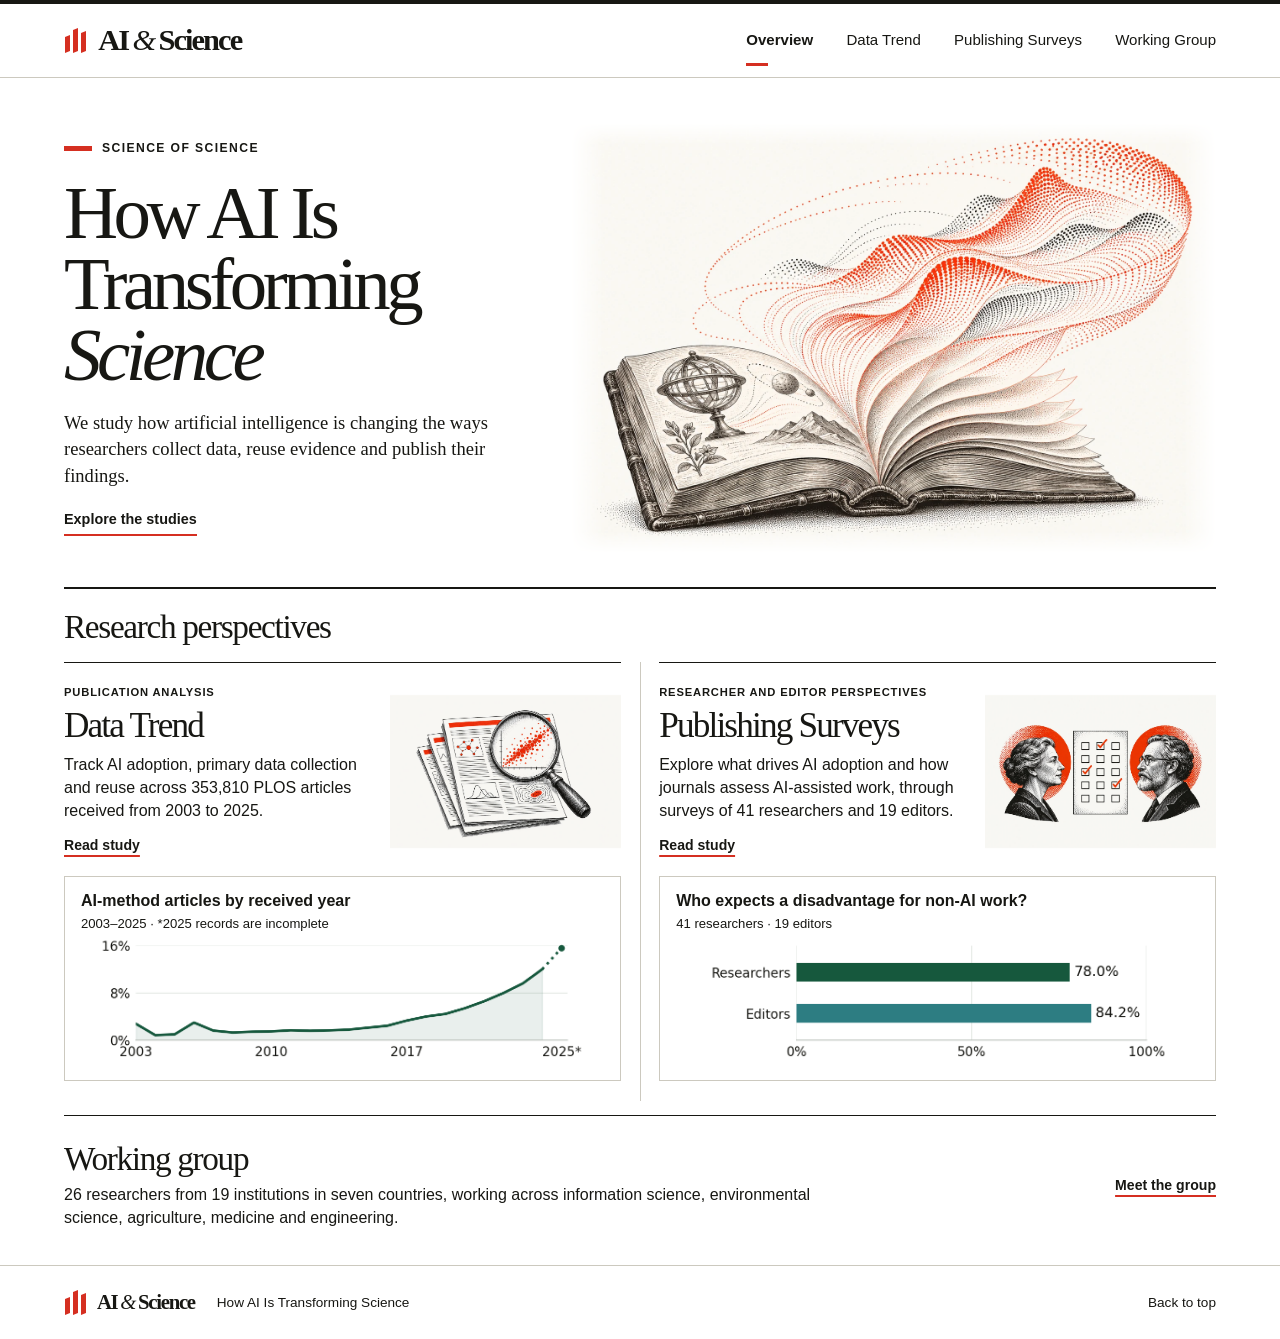
==== How_AI_Is_Transforming_Science/index.html @ 5d5bc212 "Rename the collaboration network to the working group. Co-authored-by: Cursor <cursoragent@cursor.co" ====
<!doctype html><html lang="en"><head><meta charset="utf-8"><meta name="viewport" content="width=device-width,initial-scale=1"><meta name="theme-color" content="#ffffff"><title>How AI Is Transforming Science</title><meta name="description" content="An international research project on AI adoption, research data and scientific publishing."><link rel="icon" href="art/icon.svg"><link rel="stylesheet" href="site.css"></head><body><a class="skip" href="#main">Skip to content</a><header class="mast"><div class="frame mast-inner"><a class="brand" href="index.html" aria-label="AI and Science home"><span class="brandmark" aria-hidden="true"><i></i><i></i><i></i></span>AI <em>&amp;</em> Science</a><nav aria-label="Main navigation"><a href="index.html" aria-current="page">Overview</a><a href="plos.html">Data Trend</a><a href="publishing.html">Publishing Surveys</a><a href="team.html">Working Group</a></nav></div></header><main id="main" class="frame"><section class="cover"><div class="cover-copy"><div class="eyebrow">Science of science</div><h1>How AI Is <br>Transforming<br><em>Science</em></h1><p>We study how artificial intelligence is changing the ways researchers collect data, reuse evidence and publish their findings.</p><a class="cover-cta" href="#studies">Explore the studies</a></div><div class="cover-art"><img fetchpriority="high" src="art/folio.webp" width="1536" height="1024" alt="Illustration of a scientific book unfolding into a wave of data points."></div></section>
<section class="editions" id="studies"><div class="section-title"><h2>Research perspectives</h2></div><div class="study-pair"><article class="study-module"><a class="feature" href="plos.html"><div class="feature-text"><span class="section-label">Publication analysis</span><h3>Data Trend</h3><p>Track AI adoption, primary data collection and reuse across 353,810 PLOS articles received from 2003 to 2025.</p><span class="read-link">Read study</span></div><img src="art/plos-cover.webp" width="1200" height="800" alt="An illustrated magnifying glass examines patterns in a stack of research papers."></a><a class="study-preview" href="plos.html#p1-fig-1"><figure><figcaption><strong>AI-method articles by received year</strong><span>2003–2025 · *2025 records are incomplete</span></figcaption><img loading="lazy" src="art/ai-share-preview.png" width="1116" height="297" alt="The annual share of PLOS articles using AI methods rises to 15.58% in incomplete 2025 records."></figure></a></article><article class="study-module"><a class="feature" href="publishing.html"><div class="feature-text"><span class="section-label">Researcher and editor perspectives</span><h3>Publishing Surveys</h3><p>Explore what drives AI adoption and how journals assess AI-assisted work, through surveys of 41 researchers and 19 editors.</p><span class="read-link">Read study</span></div><img src="art/surveys-cover.webp" width="1200" height="800" alt="Two illustrated profiles face a survey response sheet."></a><a class="study-preview" href="publishing.html#p2-fig-2"><figure><figcaption><strong>Who expects a disadvantage for non-AI work?</strong><span>41 researchers · 19 editors</span></figcaption><img loading="lazy" src="art/survey-preview.png" width="1116" height="297" alt="78.0% of researchers and 84.2% of editors expect a disadvantage for non-AI work."></figure></a></article></div></section><section class="people-link"><div><h2>Working group</h2><p>26 researchers from 19 institutions in seven countries, working across information science, environmental science, agriculture, medicine and engineering.</p></div><a class="read-link" href="team.html">Meet the group</a></section></main><footer class="site-footer"><div class="frame"><a class="brand" href="index.html" aria-label="AI and Science home"><span class="brandmark" aria-hidden="true"><i></i><i></i><i></i></span>AI <em>&amp;</em> Science</a><span>How AI Is Transforming Science</span><a href="#main">Back to top</a></div></footer></body></html>
---- How_AI_Is_Transforming_Science/site.css ----
:root{--ink:#171713;--paper:#fff;--line:#ccc9bf;--red:#d52f21;--serif:"Iowan Old Style","Palatino Linotype",Georgia,"Times New Roman",serif;--sans:Inter,"Helvetica Neue",Arial,sans-serif;--mono:ui-monospace,Consolas,monospace}*{box-sizing:border-box}html{scroll-behavior:smooth;scroll-padding-top:22px}body{margin:0;background:var(--paper);color:var(--ink);font:1rem/1.52 var(--sans);-webkit-font-smoothing:antialiased}a{color:inherit;text-decoration:none}button,input,select{font:inherit;color:inherit}button,summary,select{cursor:pointer}a:focus-visible,button:focus-visible,summary:focus-visible,select:focus-visible,input:focus-visible,[tabindex]:focus-visible{outline:3px solid #af3427;outline-offset:3px}.frame{width:min(1390px,calc(100% - clamp(44px,10vw,158px)));margin-inline:auto}.skip,.sr-only{position:absolute;overflow:hidden;width:1px;height:1px;clip-path:inset(50%);white-space:nowrap}.skip:focus{clip-path:none;inset:8px auto auto 8px;width:auto;height:auto;padding:10px;background:white;z-index:10}.mast{border-top:4px solid var(--ink);border-bottom:1px solid var(--line);background:#fff}.mast-inner,.mast nav,.brand,.site-footer>.frame{display:flex;align-items:center}.mast-inner{min-height:73px;justify-content:space-between;gap:20px}.brand{font:600 1.9rem/1 var(--serif);letter-spacing:-.063em;gap:.14em;white-space:nowrap}.brand em{font-weight:400}.brandmark{width:24px;height:29px;position:relative;margin-right:6px}.brandmark i{position:absolute;display:block;background:var(--red);width:5px;transform:skewY(-20deg);bottom:3px}.brandmark i:first-child{height:16px;left:1px}.brandmark i:nth-child(2){height:23px;left:9px}.brandmark i:last-child{height:20px;left:17px}.mast nav{gap:clamp(16px,2.6vw,42px);align-self:stretch}.mast nav a{position:relative;display:flex;align-items:center;font-size:.94rem}.mast nav a[aria-current]{font-weight:650}.mast nav a[aria-current]:after{content:"";position:absolute;bottom:11px;height:3px;width:22px;background:var(--red)}.mast nav a:hover,.site-footer a:hover{text-decoration:underline;text-underline-offset:4px}
h1,h2,h3,p,figure{margin:0}h1,h2,h3{font:normal 1em/1.08 var(--serif)}.cover{display:grid;grid-template-columns:44% 56%;align-items:center;min-height:425px;padding:clamp(32px,3.5vw,57px) 0 clamp(27px,2.7vw,43px);border-bottom:2px solid var(--ink);position:relative}.cover-copy{z-index:1}.eyebrow,.section-label,.country{font:600 .76rem/1.4 var(--sans);letter-spacing:.115em;text-transform:uppercase}.eyebrow{display:flex;align-items:center;gap:10px}.eyebrow:before{content:"";width:28px;height:5px;background:var(--red)}.cover h1{font-size:clamp(3.8rem,5.85vw,6.55rem);line-height:.95;letter-spacing:-.06em;margin:20px 0}.cover h1 em{font-weight:400}.cover-copy>p{max-width:430px;font:normal clamp(1.12rem,1.45vw,1.4rem)/1.42 var(--serif)}.cover-cta{display:inline-block;font-weight:650;font-size:.9rem;margin-top:20px;border-bottom:2px solid var(--red);padding-bottom:3px}.cover-art{overflow:hidden}.cover-art img{display:block;width:100%;height:auto;mix-blend-mode:multiply;mask-image:linear-gradient(to right,transparent,#000 5%,#000 95%,transparent),linear-gradient(to bottom,transparent,#000 5%,#000 95%,transparent);mask-composite:intersect}.section-title{padding:20px 0 17px}.section-title h2,.people-link h2{letter-spacing:-.04em;font-size:clamp(1.8rem,2.6vw,2.65rem)}.study-pair{display:grid;grid-template-columns:1fr 1fr;gap:clamp(20px,3vw,46px)}.feature{display:grid;grid-template-columns:minmax(0,1.15fr) minmax(0,.85fr);gap:14px;align-items:center;border-top:1px solid var(--ink);padding:22px 0 18px;position:relative}.study-module+.study-module:before{content:"";position:absolute;left:calc(-.5 * clamp(20px,3vw,46px));top:0;bottom:0;border-left:1px solid var(--line)}.feature .section-label{font-size:.7rem;letter-spacing:.075em;display:block}.feature h3{font-size:clamp(1.85rem,2.75vw,3.05rem);letter-spacing:-.052em;margin:8px 0 9px;line-height:.99}.feature p,.people-link p{font-size:1rem;line-height:1.45}.feature img{display:block;width:100%;height:auto;mix-blend-mode:multiply}.read-link{display:inline-block;font-size:.88rem;font-weight:650;text-decoration:underline;text-underline-offset:5px;text-decoration-color:var(--red);text-decoration-thickness:2px}.feature .read-link{margin-top:13px}.feature:hover h3,.read-link:hover,.cover-cta:hover{text-decoration:underline;text-decoration-thickness:1px;text-underline-offset:4px}.people-link{margin:14px 0 0;border-top:1px solid var(--ink);display:flex;align-items:center;justify-content:space-between;gap:24px;padding:25px 0 36px}.people-link p{margin-top:6px;max-width:760px}.people-link a{white-space:nowrap}.site-footer{border-top:1px solid var(--line)}.site-footer>.frame{gap:22px;padding:22px 0}.site-footer .brand{font-size:1.3rem}.site-footer span:not(.brandmark),.site-footer a:last-child{font-size:.85rem}.site-footer>.frame>a:last-child{margin-left:auto}
.directory-head{padding:clamp(32px,4vw,60px) 0 27px;border-bottom:2px solid var(--ink)}.directory-head h1{letter-spacing:-.055em;margin:15px 0 12px}.directory-head>p{font:1.15rem/1.55 var(--serif);max-width:46rem}.directory-head>p+p{margin-top:.85rem}.filters{display:flex;align-items:end;gap:20px;padding:22px 0}.filters label{font-weight:600;display:grid;gap:5px;font-size:.88rem}.filters input,.filters select{background:#fff;border:1px solid #827e73;font-size:1rem;line-height:1.25;padding:8px 10px;height:40px;border-radius:0}.filters input{width:clamp(220px,24vw,390px)}.filters output{margin-left:auto;font-size:.88rem}.team-grid{display:grid;grid-template-columns:repeat(3,minmax(0,1fr));column-gap:28px;margin-bottom:36px}.person{border-top:1px solid var(--line);padding:21px 0 22px;display:grid;grid-template-columns:clamp(82px,7.5vw,115px) minmax(0,1fr);gap:15px;align-items:start}.portrait{background:#fff;aspect-ratio:1}.portrait img{display:block;width:100%;height:auto;aspect-ratio:1;object-fit:contain}.person h2{font-size:clamp(1.45rem,1.85vw,2.05rem);line-height:1.05;letter-spacing:-.04em;margin:5px 0 8px}.country{font-size:.68rem}.field,.affiliation{font-size:.91rem;line-height:1.4;overflow-wrap:break-word}.field{font-weight:600;margin-bottom:7px}#empty{margin:16px 0 52px}#reset{margin-left:8px}button{border:1px solid #99978d;padding:5px 9px;background:#fff}[hidden]{display:none!important}
@media(max-width:1040px){.team-grid{grid-template-columns:repeat(2,minmax(0,1fr))}.feature{grid-template-columns:minmax(0,1.2fr) minmax(0,.8fr)}}
@media(max-width:760px){.frame{width:calc(100% - 38px)}.mast-inner{flex-wrap:wrap;gap:0;padding-top:13px}.mast nav{width:100%;justify-content:space-between;gap:5px}.mast nav a{font-size:.86rem;min-height:44px}.mast nav a[aria-current]:after{bottom:0}.brand{font-size:1.55rem}.cover{grid-template-columns:1fr 1fr;min-height:0}.cover h1{font-size:clamp(2.8rem,7.3vw,3.8rem)}.cover-copy>p{font-size:1.1rem}.study-pair{grid-template-columns:1fr;gap:0}.feature{grid-template-columns:minmax(0,1.4fr) minmax(0,1fr)}.study-module+.study-module:before{display:none}.feature img{max-height:150px;object-fit:contain}.team-grid{column-gap:18px}.person{grid-template-columns:77px minmax(0,1fr);gap:10px}.people-link{align-items:flex-start}.site-footer>.frame>span{display:none}}
@media(max-width:520px){.cover{grid-template-columns:1fr;padding:27px 0 14px}.cover-art{margin:7px auto 0;width:96%}.cover h1{font-size:clamp(3.3rem,12.6vw,4.6rem);margin:14px 0}.cover-cta{margin-top:13px}.cover-copy>p{max-width:38ch}.feature{grid-template-columns:minmax(0,1.35fr) minmax(0,.85fr);padding:18px 0}.feature h3{font-size:1.95rem}.people-link{display:block}.people-link a{margin-top:12px}.team-grid{grid-template-columns:1fr}.person{grid-template-columns:102px minmax(0,1fr);gap:16px}.filters{flex-wrap:wrap;gap:10px}.filters label:first-child{flex:1}.filters input{width:100%;min-width:140px}.filters output{width:100%;margin-left:0}.directory-head>p{font-size:1.12rem}.cover h1 br:first-of-type{display:none}.cover h1 br:first-of-type:after{content:" "}}
@media(prefers-reduced-motion:reduce){html{scroll-behavior:auto}*{animation-duration:0s!important;transition-duration:0s!important}}
@media print{body{background:white}.mast,.site-footer,.filters,.cover-cta,.skip{display:none}.frame{width:100%}.person{break-inside:avoid}}
.mast nav a{align-self:stretch}.mast nav a[aria-current]:after{left:0}

.study-module{position:relative;min-width:0;display:grid;grid-template-rows:subgrid;grid-row:span 2;row-gap:0}
.study-preview{display:block;border:1px solid var(--line);margin:0 0 20px;background:#fff;color:var(--ink);align-self:stretch}
.study-preview figure{margin:0;padding:14px 16px 8px}
.study-preview figcaption{display:grid;gap:3px}
.study-preview strong{font:600 1rem/1.3 var(--sans)}
.study-preview span{font:normal .82rem/1.4 var(--sans)}
.study-preview img{display:block;width:100%;height:auto}
.study-preview:hover strong,.study-preview:focus-visible strong{text-decoration:underline;text-underline-offset:3px}
@media(max-width:760px){.study-module{display:block}.study-preview figure{padding:12px 10px 5px}}

/* Team and Data Trend share the report title scale. */
:root{--report-title-size:1.875rem}
@media(min-width:640px){:root{--report-title-size:2.75rem}}
@media(min-width:1024px){:root{--report-title-size:3.15rem}}
.directory-head h1,.research-report .reportpart .data-trend-title{font-size:var(--report-title-size)}
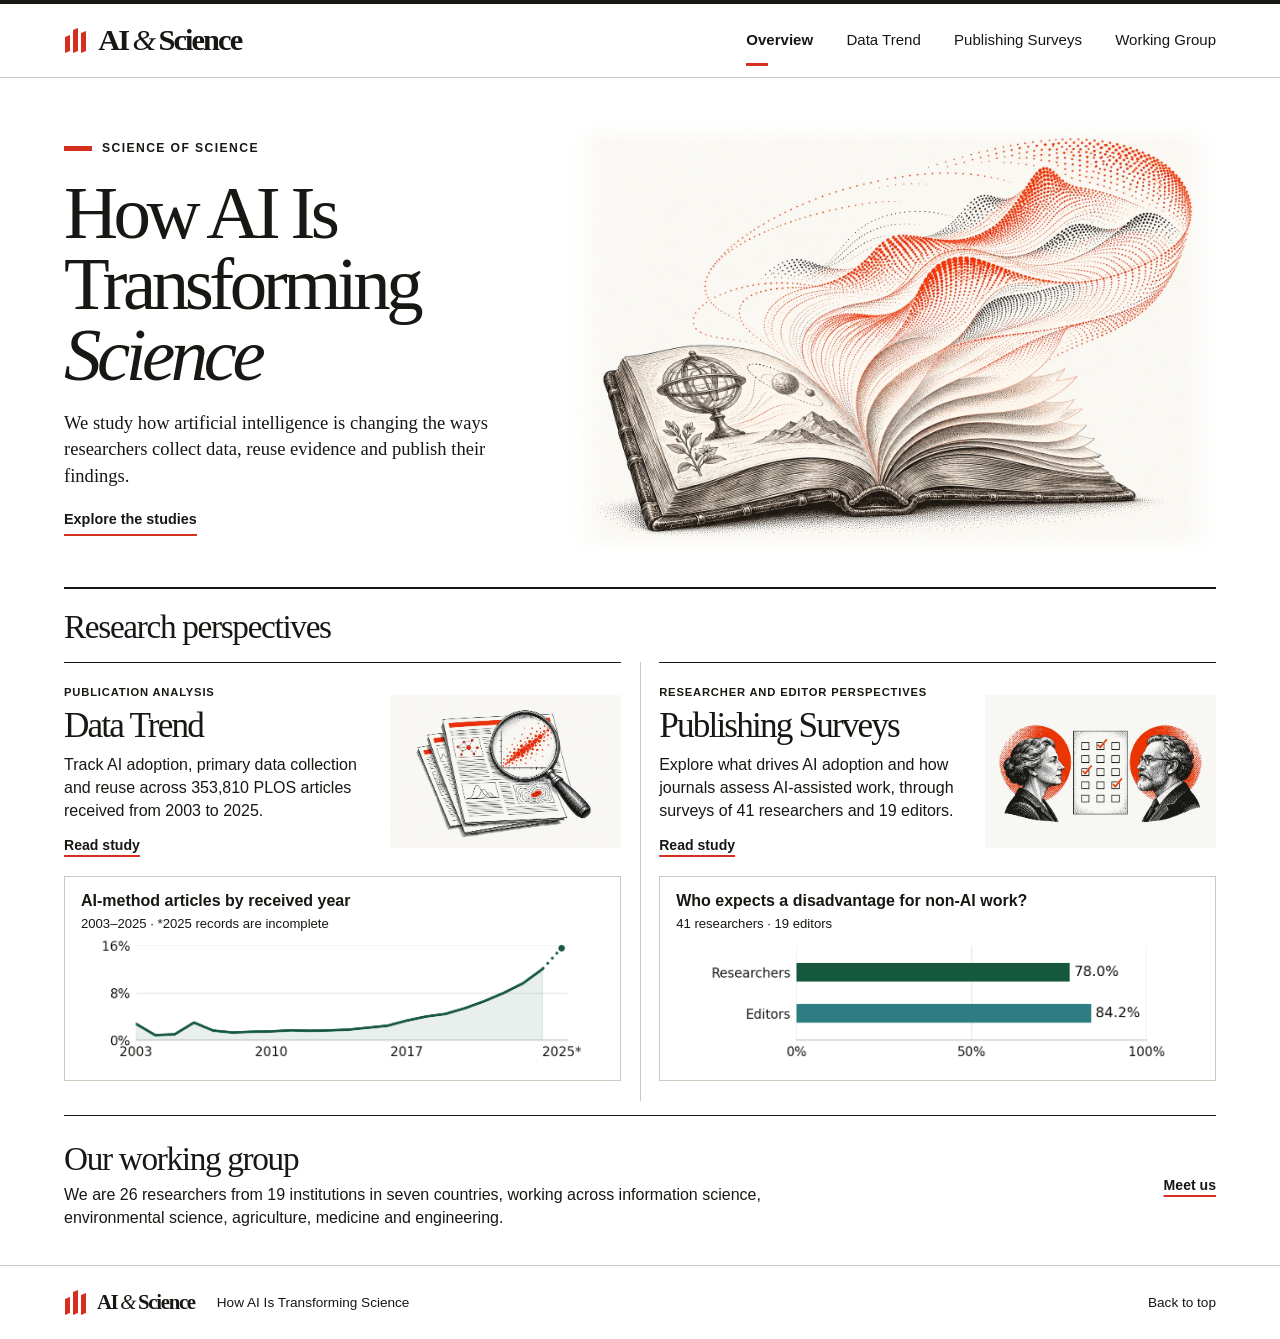
==== commit e848abcd: "Rewrite the working group introduction in our voice. Co-authored-by: Cursor <cursoragent@cursor.com>" ====
--- a/How_AI_Is_Transforming_Science/index.html
+++ b/How_AI_Is_Transforming_Science/index.html
@@ -1,2 +1,2 @@
 <!doctype html><html lang="en"><head><meta charset="utf-8"><meta name="viewport" content="width=device-width,initial-scale=1"><meta name="theme-color" content="#ffffff"><title>How AI Is Transforming Science</title><meta name="description" content="An international research project on AI adoption, research data and scientific publishing."><link rel="icon" href="art/icon.svg"><link rel="stylesheet" href="site.css"></head><body><a class="skip" href="#main">Skip to content</a><header class="mast"><div class="frame mast-inner"><a class="brand" href="index.html" aria-label="AI and Science home"><span class="brandmark" aria-hidden="true"><i></i><i></i><i></i></span>AI <em>&amp;</em> Science</a><nav aria-label="Main navigation"><a href="index.html" aria-current="page">Overview</a><a href="plos.html">Data Trend</a><a href="publishing.html">Publishing Surveys</a><a href="team.html">Working Group</a></nav></div></header><main id="main" class="frame"><section class="cover"><div class="cover-copy"><div class="eyebrow">Science of science</div><h1>How AI Is <br>Transforming<br><em>Science</em></h1><p>We study how artificial intelligence is changing the ways researchers collect data, reuse evidence and publish their findings.</p><a class="cover-cta" href="#studies">Explore the studies</a></div><div class="cover-art"><img fetchpriority="high" src="art/folio.webp" width="1536" height="1024" alt="Illustration of a scientific book unfolding into a wave of data points."></div></section>
-<section class="editions" id="studies"><div class="section-title"><h2>Research perspectives</h2></div><div class="study-pair"><article class="study-module"><a class="feature" href="plos.html"><div class="feature-text"><span class="section-label">Publication analysis</span><h3>Data Trend</h3><p>Track AI adoption, primary data collection and reuse across 353,810 PLOS articles received from 2003 to 2025.</p><span class="read-link">Read study</span></div><img src="art/plos-cover.webp" width="1200" height="800" alt="An illustrated magnifying glass examines patterns in a stack of research papers."></a><a class="study-preview" href="plos.html#p1-fig-1"><figure><figcaption><strong>AI-method articles by received year</strong><span>2003–2025 · *2025 records are incomplete</span></figcaption><img loading="lazy" src="art/ai-share-preview.png" width="1116" height="297" alt="The annual share of PLOS articles using AI methods rises to 15.58% in incomplete 2025 records."></figure></a></article><article class="study-module"><a class="feature" href="publishing.html"><div class="feature-text"><span class="section-label">Researcher and editor perspectives</span><h3>Publishing Surveys</h3><p>Explore what drives AI adoption and how journals assess AI-assisted work, through surveys of 41 researchers and 19 editors.</p><span class="read-link">Read study</span></div><img src="art/surveys-cover.webp" width="1200" height="800" alt="Two illustrated profiles face a survey response sheet."></a><a class="study-preview" href="publishing.html#p2-fig-2"><figure><figcaption><strong>Who expects a disadvantage for non-AI work?</strong><span>41 researchers · 19 editors</span></figcaption><img loading="lazy" src="art/survey-preview.png" width="1116" height="297" alt="78.0% of researchers and 84.2% of editors expect a disadvantage for non-AI work."></figure></a></article></div></section><section class="people-link"><div><h2>Working group</h2><p>26 researchers from 19 institutions in seven countries, working across information science, environmental science, agriculture, medicine and engineering.</p></div><a class="read-link" href="team.html">Meet the group</a></section></main><footer class="site-footer"><div class="frame"><a class="brand" href="index.html" aria-label="AI and Science home"><span class="brandmark" aria-hidden="true"><i></i><i></i><i></i></span>AI <em>&amp;</em> Science</a><span>How AI Is Transforming Science</span><a href="#main">Back to top</a></div></footer></body></html>+<section class="editions" id="studies"><div class="section-title"><h2>Research perspectives</h2></div><div class="study-pair"><article class="study-module"><a class="feature" href="plos.html"><div class="feature-text"><span class="section-label">Publication analysis</span><h3>Data Trend</h3><p>Track AI adoption, primary data collection and reuse across 353,810 PLOS articles received from 2003 to 2025.</p><span class="read-link">Read study</span></div><img src="art/plos-cover.webp" width="1200" height="800" alt="An illustrated magnifying glass examines patterns in a stack of research papers."></a><a class="study-preview" href="plos.html#p1-fig-1"><figure><figcaption><strong>AI-method articles by received year</strong><span>2003–2025 · *2025 records are incomplete</span></figcaption><img loading="lazy" src="art/ai-share-preview.png" width="1116" height="297" alt="The annual share of PLOS articles using AI methods rises to 15.58% in incomplete 2025 records."></figure></a></article><article class="study-module"><a class="feature" href="publishing.html"><div class="feature-text"><span class="section-label">Researcher and editor perspectives</span><h3>Publishing Surveys</h3><p>Explore what drives AI adoption and how journals assess AI-assisted work, through surveys of 41 researchers and 19 editors.</p><span class="read-link">Read study</span></div><img src="art/surveys-cover.webp" width="1200" height="800" alt="Two illustrated profiles face a survey response sheet."></a><a class="study-preview" href="publishing.html#p2-fig-2"><figure><figcaption><strong>Who expects a disadvantage for non-AI work?</strong><span>41 researchers · 19 editors</span></figcaption><img loading="lazy" src="art/survey-preview.png" width="1116" height="297" alt="78.0% of researchers and 84.2% of editors expect a disadvantage for non-AI work."></figure></a></article></div></section><section class="people-link"><div><h2>Our working group</h2><p>We are 26 researchers from 19 institutions in seven countries, working across information science, environmental science, agriculture, medicine and engineering.</p></div><a class="read-link" href="team.html">Meet us</a></section></main><footer class="site-footer"><div class="frame"><a class="brand" href="index.html" aria-label="AI and Science home"><span class="brandmark" aria-hidden="true"><i></i><i></i><i></i></span>AI <em>&amp;</em> Science</a><span>How AI Is Transforming Science</span><a href="#main">Back to top</a></div></footer></body></html>
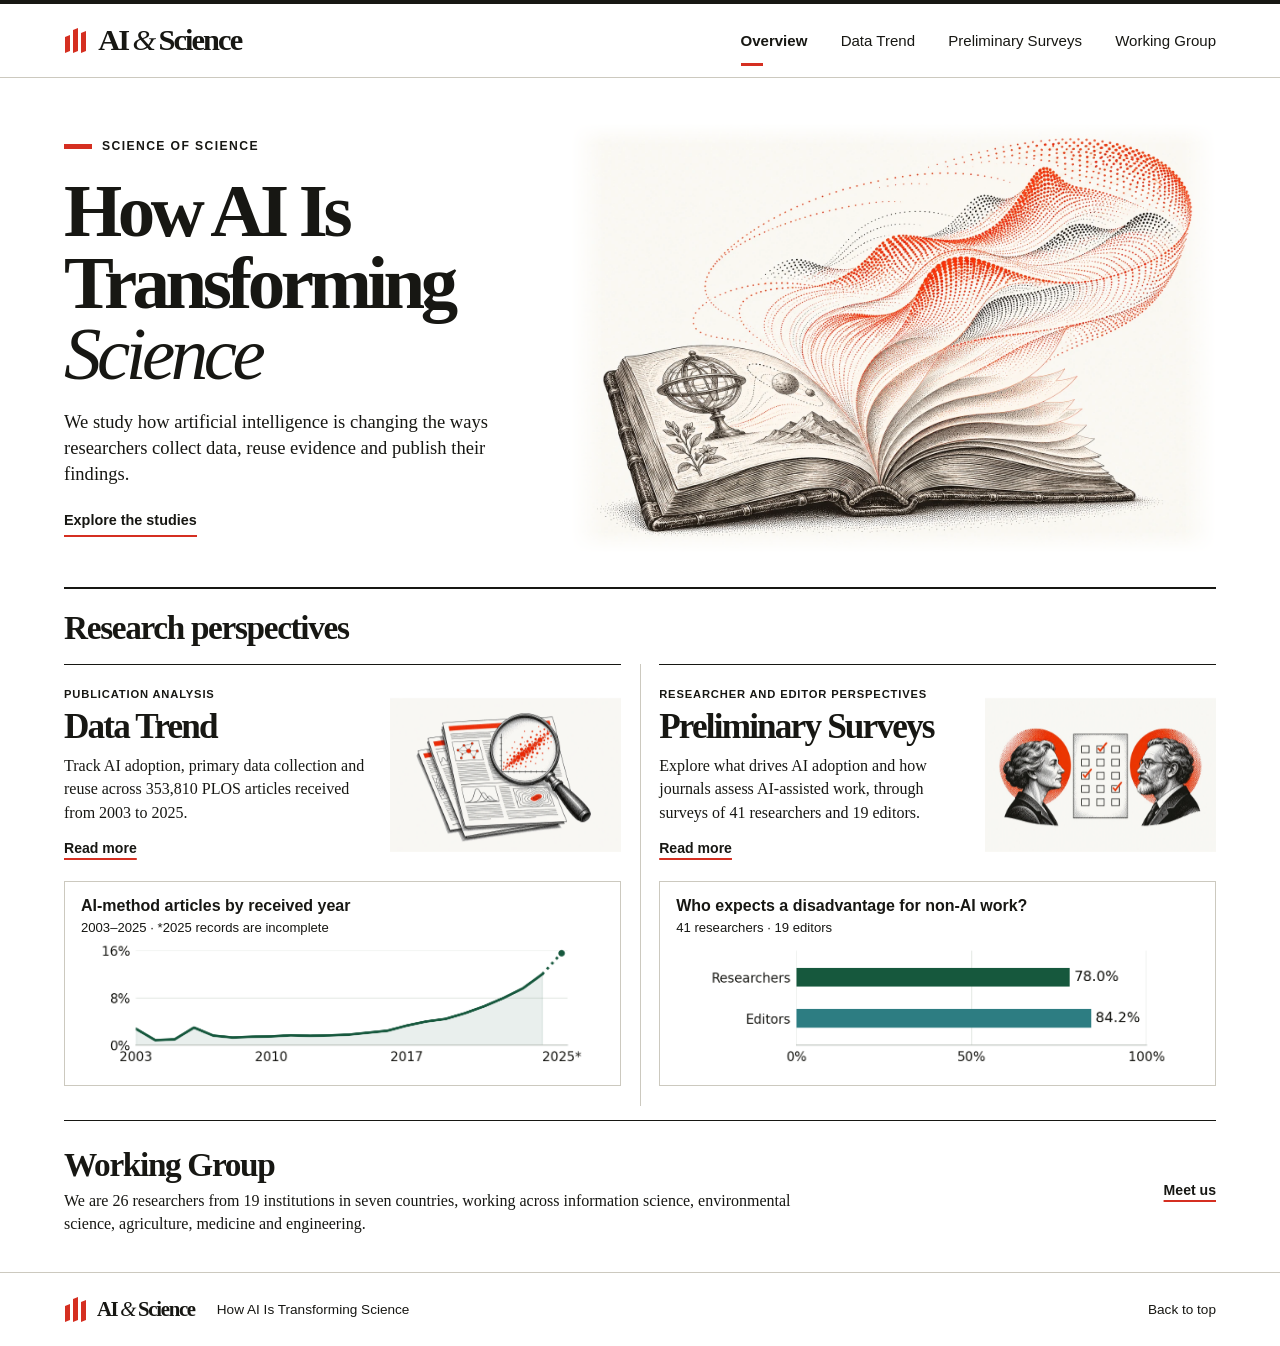
==== commit 232d244c: "Set the pages in Nature's type and present the surveys as preliminary. Co-authored-by: Cursor <curso" ====
--- a/How_AI_Is_Transforming_Science/index.html
+++ b/How_AI_Is_Transforming_Science/index.html
@@ -1,2 +1,2 @@
-<!doctype html><html lang="en"><head><meta charset="utf-8"><meta name="viewport" content="width=device-width,initial-scale=1"><meta name="theme-color" content="#ffffff"><title>How AI Is Transforming Science</title><meta name="description" content="An international research project on AI adoption, research data and scientific publishing."><link rel="icon" href="art/icon.svg"><link rel="stylesheet" href="site.css"></head><body><a class="skip" href="#main">Skip to content</a><header class="mast"><div class="frame mast-inner"><a class="brand" href="index.html" aria-label="AI and Science home"><span class="brandmark" aria-hidden="true"><i></i><i></i><i></i></span>AI <em>&amp;</em> Science</a><nav aria-label="Main navigation"><a href="index.html" aria-current="page">Overview</a><a href="plos.html">Data Trend</a><a href="publishing.html">Publishing Surveys</a><a href="team.html">Working Group</a></nav></div></header><main id="main" class="frame"><section class="cover"><div class="cover-copy"><div class="eyebrow">Science of science</div><h1>How AI Is <br>Transforming<br><em>Science</em></h1><p>We study how artificial intelligence is changing the ways researchers collect data, reuse evidence and publish their findings.</p><a class="cover-cta" href="#studies">Explore the studies</a></div><div class="cover-art"><img fetchpriority="high" src="art/folio.webp" width="1536" height="1024" alt="Illustration of a scientific book unfolding into a wave of data points."></div></section>
-<section class="editions" id="studies"><div class="section-title"><h2>Research perspectives</h2></div><div class="study-pair"><article class="study-module"><a class="feature" href="plos.html"><div class="feature-text"><span class="section-label">Publication analysis</span><h3>Data Trend</h3><p>Track AI adoption, primary data collection and reuse across 353,810 PLOS articles received from 2003 to 2025.</p><span class="read-link">Read study</span></div><img src="art/plos-cover.webp" width="1200" height="800" alt="An illustrated magnifying glass examines patterns in a stack of research papers."></a><a class="study-preview" href="plos.html#p1-fig-1"><figure><figcaption><strong>AI-method articles by received year</strong><span>2003–2025 · *2025 records are incomplete</span></figcaption><img loading="lazy" src="art/ai-share-preview.png" width="1116" height="297" alt="The annual share of PLOS articles using AI methods rises to 15.58% in incomplete 2025 records."></figure></a></article><article class="study-module"><a class="feature" href="publishing.html"><div class="feature-text"><span class="section-label">Researcher and editor perspectives</span><h3>Publishing Surveys</h3><p>Explore what drives AI adoption and how journals assess AI-assisted work, through surveys of 41 researchers and 19 editors.</p><span class="read-link">Read study</span></div><img src="art/surveys-cover.webp" width="1200" height="800" alt="Two illustrated profiles face a survey response sheet."></a><a class="study-preview" href="publishing.html#p2-fig-2"><figure><figcaption><strong>Who expects a disadvantage for non-AI work?</strong><span>41 researchers · 19 editors</span></figcaption><img loading="lazy" src="art/survey-preview.png" width="1116" height="297" alt="78.0% of researchers and 84.2% of editors expect a disadvantage for non-AI work."></figure></a></article></div></section><section class="people-link"><div><h2>Our working group</h2><p>We are 26 researchers from 19 institutions in seven countries, working across information science, environmental science, agriculture, medicine and engineering.</p></div><a class="read-link" href="team.html">Meet us</a></section></main><footer class="site-footer"><div class="frame"><a class="brand" href="index.html" aria-label="AI and Science home"><span class="brandmark" aria-hidden="true"><i></i><i></i><i></i></span>AI <em>&amp;</em> Science</a><span>How AI Is Transforming Science</span><a href="#main">Back to top</a></div></footer></body></html>+<!doctype html><html lang="en"><head><meta charset="utf-8"><meta name="viewport" content="width=device-width,initial-scale=1"><meta name="theme-color" content="#ffffff"><title>How AI Is Transforming Science</title><meta name="description" content="An international research project on AI adoption, research data and scientific publishing."><link rel="icon" href="art/icon.svg"><link rel="stylesheet" href="site.css"></head><body><a class="skip" href="#main">Skip to content</a><header class="mast"><div class="frame mast-inner"><a class="brand" href="index.html" aria-label="AI and Science home"><span class="brandmark" aria-hidden="true"><i></i><i></i><i></i></span>AI <em>&amp;</em> Science</a><nav aria-label="Main navigation"><a href="index.html" aria-current="page">Overview</a><a href="plos.html">Data Trend</a><a href="publishing.html">Preliminary Surveys</a><a href="team.html">Working Group</a></nav></div></header><main id="main" class="frame"><section class="cover"><div class="cover-copy"><div class="eyebrow">Science of science</div><h1>How AI Is <br>Transforming<br><em>Science</em></h1><p>We study how artificial intelligence is changing the ways researchers collect data, reuse evidence and publish their findings.</p><a class="cover-cta" href="#studies">Explore the studies</a></div><div class="cover-art"><img fetchpriority="high" src="art/folio.webp" width="1536" height="1024" alt="Illustration of a scientific book unfolding into a wave of data points."></div></section>
+<section class="editions" id="studies"><div class="section-title"><h2>Research perspectives</h2></div><div class="study-pair"><article class="study-module"><a class="feature" href="plos.html"><div class="feature-text"><span class="section-label">Publication analysis</span><h3>Data Trend</h3><p>Track AI adoption, primary data collection and reuse across 353,810 PLOS articles received from 2003 to 2025.</p><span class="read-link">Read more</span></div><img src="art/plos-cover.webp" width="1200" height="800" alt="An illustrated magnifying glass examines patterns in a stack of research papers."></a><a class="study-preview" href="plos.html#p1-fig-1"><figure><figcaption><strong>AI-method articles by received year</strong><span>2003–2025 · *2025 records are incomplete</span></figcaption><img loading="lazy" src="art/ai-share-preview.png" width="1116" height="297" alt="The annual share of PLOS articles using AI methods rises to 15.58% in incomplete 2025 records."></figure></a></article><article class="study-module"><a class="feature" href="publishing.html"><div class="feature-text"><span class="section-label">Researcher and editor perspectives</span><h3>Preliminary Surveys</h3><p>Explore what drives AI adoption and how journals assess AI-assisted work, through surveys of 41 researchers and 19 editors.</p><span class="read-link">Read more</span></div><img src="art/surveys-cover.webp" width="1200" height="800" alt="Two illustrated profiles face a survey response sheet."></a><a class="study-preview" href="publishing.html#p2-fig-2"><figure><figcaption><strong>Who expects a disadvantage for non-AI work?</strong><span>41 researchers · 19 editors</span></figcaption><img loading="lazy" src="art/survey-preview.png" width="1116" height="297" alt="78.0% of researchers and 84.2% of editors expect a disadvantage for non-AI work."></figure></a></article></div></section><section class="people-link"><div><h2>Working Group</h2><p>We are 26 researchers from 19 institutions in seven countries, working across information science, environmental science, agriculture, medicine and engineering.</p></div><a class="read-link" href="team.html">Meet us</a></section></main><footer class="site-footer"><div class="frame"><a class="brand" href="index.html" aria-label="AI and Science home"><span class="brandmark" aria-hidden="true"><i></i><i></i><i></i></span>AI <em>&amp;</em> Science</a><span>How AI Is Transforming Science</span><a href="#main">Back to top</a></div></footer></body></html>
--- a/How_AI_Is_Transforming_Science/site.css
+++ b/How_AI_Is_Transforming_Science/site.css
@@ -1,6 +1,6 @@
-:root{--ink:#171713;--paper:#fff;--line:#ccc9bf;--red:#d52f21;--serif:"Iowan Old Style","Palatino Linotype",Georgia,"Times New Roman",serif;--sans:Inter,"Helvetica Neue",Arial,sans-serif;--mono:ui-monospace,Consolas,monospace}*{box-sizing:border-box}html{scroll-behavior:smooth;scroll-padding-top:22px}body{margin:0;background:var(--paper);color:var(--ink);font:1rem/1.52 var(--sans);-webkit-font-smoothing:antialiased}a{color:inherit;text-decoration:none}button,input,select{font:inherit;color:inherit}button,summary,select{cursor:pointer}a:focus-visible,button:focus-visible,summary:focus-visible,select:focus-visible,input:focus-visible,[tabindex]:focus-visible{outline:3px solid #af3427;outline-offset:3px}.frame{width:min(1390px,calc(100% - clamp(44px,10vw,158px)));margin-inline:auto}.skip,.sr-only{position:absolute;overflow:hidden;width:1px;height:1px;clip-path:inset(50%);white-space:nowrap}.skip:focus{clip-path:none;inset:8px auto auto 8px;width:auto;height:auto;padding:10px;background:white;z-index:10}.mast{border-top:4px solid var(--ink);border-bottom:1px solid var(--line);background:#fff}.mast-inner,.mast nav,.brand,.site-footer>.frame{display:flex;align-items:center}.mast-inner{min-height:73px;justify-content:space-between;gap:20px}.brand{font:600 1.9rem/1 var(--serif);letter-spacing:-.063em;gap:.14em;white-space:nowrap}.brand em{font-weight:400}.brandmark{width:24px;height:29px;position:relative;margin-right:6px}.brandmark i{position:absolute;display:block;background:var(--red);width:5px;transform:skewY(-20deg);bottom:3px}.brandmark i:first-child{height:16px;left:1px}.brandmark i:nth-child(2){height:23px;left:9px}.brandmark i:last-child{height:20px;left:17px}.mast nav{gap:clamp(16px,2.6vw,42px);align-self:stretch}.mast nav a{position:relative;display:flex;align-items:center;font-size:.94rem}.mast nav a[aria-current]{font-weight:650}.mast nav a[aria-current]:after{content:"";position:absolute;bottom:11px;height:3px;width:22px;background:var(--red)}.mast nav a:hover,.site-footer a:hover{text-decoration:underline;text-underline-offset:4px}
-h1,h2,h3,p,figure{margin:0}h1,h2,h3{font:normal 1em/1.08 var(--serif)}.cover{display:grid;grid-template-columns:44% 56%;align-items:center;min-height:425px;padding:clamp(32px,3.5vw,57px) 0 clamp(27px,2.7vw,43px);border-bottom:2px solid var(--ink);position:relative}.cover-copy{z-index:1}.eyebrow,.section-label,.country{font:600 .76rem/1.4 var(--sans);letter-spacing:.115em;text-transform:uppercase}.eyebrow{display:flex;align-items:center;gap:10px}.eyebrow:before{content:"";width:28px;height:5px;background:var(--red)}.cover h1{font-size:clamp(3.8rem,5.85vw,6.55rem);line-height:.95;letter-spacing:-.06em;margin:20px 0}.cover h1 em{font-weight:400}.cover-copy>p{max-width:430px;font:normal clamp(1.12rem,1.45vw,1.4rem)/1.42 var(--serif)}.cover-cta{display:inline-block;font-weight:650;font-size:.9rem;margin-top:20px;border-bottom:2px solid var(--red);padding-bottom:3px}.cover-art{overflow:hidden}.cover-art img{display:block;width:100%;height:auto;mix-blend-mode:multiply;mask-image:linear-gradient(to right,transparent,#000 5%,#000 95%,transparent),linear-gradient(to bottom,transparent,#000 5%,#000 95%,transparent);mask-composite:intersect}.section-title{padding:20px 0 17px}.section-title h2,.people-link h2{letter-spacing:-.04em;font-size:clamp(1.8rem,2.6vw,2.65rem)}.study-pair{display:grid;grid-template-columns:1fr 1fr;gap:clamp(20px,3vw,46px)}.feature{display:grid;grid-template-columns:minmax(0,1.15fr) minmax(0,.85fr);gap:14px;align-items:center;border-top:1px solid var(--ink);padding:22px 0 18px;position:relative}.study-module+.study-module:before{content:"";position:absolute;left:calc(-.5 * clamp(20px,3vw,46px));top:0;bottom:0;border-left:1px solid var(--line)}.feature .section-label{font-size:.7rem;letter-spacing:.075em;display:block}.feature h3{font-size:clamp(1.85rem,2.75vw,3.05rem);letter-spacing:-.052em;margin:8px 0 9px;line-height:.99}.feature p,.people-link p{font-size:1rem;line-height:1.45}.feature img{display:block;width:100%;height:auto;mix-blend-mode:multiply}.read-link{display:inline-block;font-size:.88rem;font-weight:650;text-decoration:underline;text-underline-offset:5px;text-decoration-color:var(--red);text-decoration-thickness:2px}.feature .read-link{margin-top:13px}.feature:hover h3,.read-link:hover,.cover-cta:hover{text-decoration:underline;text-decoration-thickness:1px;text-underline-offset:4px}.people-link{margin:14px 0 0;border-top:1px solid var(--ink);display:flex;align-items:center;justify-content:space-between;gap:24px;padding:25px 0 36px}.people-link p{margin-top:6px;max-width:760px}.people-link a{white-space:nowrap}.site-footer{border-top:1px solid var(--line)}.site-footer>.frame{gap:22px;padding:22px 0}.site-footer .brand{font-size:1.3rem}.site-footer span:not(.brandmark),.site-footer a:last-child{font-size:.85rem}.site-footer>.frame>a:last-child{margin-left:auto}
-.directory-head{padding:clamp(32px,4vw,60px) 0 27px;border-bottom:2px solid var(--ink)}.directory-head h1{letter-spacing:-.055em;margin:15px 0 12px}.directory-head>p{font:1.15rem/1.55 var(--serif);max-width:46rem}.directory-head>p+p{margin-top:.85rem}.filters{display:flex;align-items:end;gap:20px;padding:22px 0}.filters label{font-weight:600;display:grid;gap:5px;font-size:.88rem}.filters input,.filters select{background:#fff;border:1px solid #827e73;font-size:1rem;line-height:1.25;padding:8px 10px;height:40px;border-radius:0}.filters input{width:clamp(220px,24vw,390px)}.filters output{margin-left:auto;font-size:.88rem}.team-grid{display:grid;grid-template-columns:repeat(3,minmax(0,1fr));column-gap:28px;margin-bottom:36px}.person{border-top:1px solid var(--line);padding:21px 0 22px;display:grid;grid-template-columns:clamp(82px,7.5vw,115px) minmax(0,1fr);gap:15px;align-items:start}.portrait{background:#fff;aspect-ratio:1}.portrait img{display:block;width:100%;height:auto;aspect-ratio:1;object-fit:contain}.person h2{font-size:clamp(1.45rem,1.85vw,2.05rem);line-height:1.05;letter-spacing:-.04em;margin:5px 0 8px}.country{font-size:.68rem}.field,.affiliation{font-size:.91rem;line-height:1.4;overflow-wrap:break-word}.field{font-weight:600;margin-bottom:7px}#empty{margin:16px 0 52px}#reset{margin-left:8px}button{border:1px solid #99978d;padding:5px 9px;background:#fff}[hidden]{display:none!important}
+:root{--ink:#171713;--paper:#fff;--line:#ccc9bf;--red:#d52f21;--serif:Harding,"Palatino Linotype",Palatino,"Book Antiqua",Georgia,"Times New Roman",serif;--sans:-apple-system,BlinkMacSystemFont,"Segoe UI",Roboto,Oxygen-Sans,Ubuntu,Cantarell,"Helvetica Neue",Arial,sans-serif;--mono:ui-monospace,Consolas,monospace}*{box-sizing:border-box}html{scroll-behavior:smooth;scroll-padding-top:22px}body{margin:0;background:var(--paper);color:var(--ink);font:1.0625rem/1.7 var(--serif);-webkit-font-smoothing:antialiased}a{color:inherit;text-decoration:none}button,input,select{font:inherit;color:inherit}button,summary,select{cursor:pointer}a:focus-visible,button:focus-visible,summary:focus-visible,select:focus-visible,input:focus-visible,[tabindex]:focus-visible{outline:3px solid #af3427;outline-offset:3px}.frame{width:min(1390px,calc(100% - clamp(44px,10vw,158px)));margin-inline:auto}.skip,.sr-only{position:absolute;overflow:hidden;width:1px;height:1px;clip-path:inset(50%);white-space:nowrap}.skip:focus{clip-path:none;inset:8px auto auto 8px;width:auto;height:auto;padding:10px;background:white;z-index:10}.mast{border-top:4px solid var(--ink);border-bottom:1px solid var(--line);background:#fff}.mast-inner,.mast nav,.brand,.site-footer>.frame{display:flex;align-items:center}.mast-inner{min-height:73px;justify-content:space-between;gap:20px}.brand{font:600 1.9rem/1 var(--serif);letter-spacing:-.063em;gap:.14em;white-space:nowrap}.brand em{font-weight:400}.brandmark{width:24px;height:29px;position:relative;margin-right:6px}.brandmark i{position:absolute;display:block;background:var(--red);width:5px;transform:skewY(-20deg);bottom:3px}.brandmark i:first-child{height:16px;left:1px}.brandmark i:nth-child(2){height:23px;left:9px}.brandmark i:last-child{height:20px;left:17px}.mast nav{gap:clamp(16px,2.6vw,42px);align-self:stretch;font-family:var(--sans)}.mast nav a{position:relative;display:flex;align-items:center;font-size:.94rem}.mast nav a[aria-current]{font-weight:650}.mast nav a[aria-current]:after{content:"";position:absolute;bottom:11px;height:3px;width:22px;background:var(--red)}.mast nav a:hover,.site-footer a:hover{text-decoration:underline;text-underline-offset:4px}
+h1,h2,h3,p,figure{margin:0}h1,h2,h3{font:700 1em/1.12 var(--serif);letter-spacing:-.02em}.cover{display:grid;grid-template-columns:44% 56%;align-items:center;min-height:425px;padding:clamp(32px,3.5vw,57px) 0 clamp(27px,2.7vw,43px);border-bottom:2px solid var(--ink);position:relative}.cover-copy{z-index:1}.eyebrow,.section-label,.country{font:600 .76rem/1.4 var(--sans);letter-spacing:.115em;text-transform:uppercase}.eyebrow{display:flex;align-items:center;gap:10px}.eyebrow:before{content:"";width:28px;height:5px;background:var(--red)}.cover h1{font-size:clamp(3.8rem,5.85vw,6.55rem);line-height:.95;letter-spacing:-.06em;margin:20px 0}.cover h1 em{font-weight:400}.cover-copy>p{max-width:430px;font:normal clamp(1.12rem,1.45vw,1.4rem)/1.42 var(--serif)}.cover-cta{display:inline-block;font-family:var(--sans);font-weight:650;font-size:.9rem;margin-top:20px;border-bottom:2px solid var(--red);padding-bottom:3px}.cover-art{overflow:hidden}.cover-art img{display:block;width:100%;height:auto;mix-blend-mode:multiply;mask-image:linear-gradient(to right,transparent,#000 5%,#000 95%,transparent),linear-gradient(to bottom,transparent,#000 5%,#000 95%,transparent);mask-composite:intersect}.section-title{padding:20px 0 17px}.section-title h2,.people-link h2{letter-spacing:-.04em;font-size:clamp(1.8rem,2.6vw,2.65rem)}.study-pair{display:grid;grid-template-columns:1fr 1fr;gap:clamp(20px,3vw,46px)}.feature{display:grid;grid-template-columns:minmax(0,1.15fr) minmax(0,.85fr);gap:14px;align-items:center;border-top:1px solid var(--ink);padding:22px 0 18px;position:relative}.study-module+.study-module:before{content:"";position:absolute;left:calc(-.5 * clamp(20px,3vw,46px));top:0;bottom:0;border-left:1px solid var(--line)}.feature .section-label{font-size:.7rem;letter-spacing:.075em;display:block}.feature h3{font-size:clamp(1.85rem,2.75vw,3.05rem);letter-spacing:-.052em;margin:8px 0 9px;line-height:.99}.feature p,.people-link p{font-size:1rem;line-height:1.45}.feature img{display:block;width:100%;height:auto;mix-blend-mode:multiply}.read-link{display:inline-block;font-family:var(--sans);font-size:.88rem;font-weight:650;text-decoration:underline;text-underline-offset:5px;text-decoration-color:var(--red);text-decoration-thickness:2px}.feature .read-link{margin-top:13px}.feature:hover h3,.read-link:hover,.cover-cta:hover{text-decoration:underline;text-decoration-thickness:1px;text-underline-offset:4px}.people-link{margin:14px 0 0;border-top:1px solid var(--ink);display:flex;align-items:center;justify-content:space-between;gap:24px;padding:25px 0 36px}.people-link p{margin-top:6px;max-width:760px}.people-link a{white-space:nowrap}.site-footer{border-top:1px solid var(--line);font-family:var(--sans)}.site-footer>.frame{gap:22px;padding:22px 0}.site-footer .brand{font-size:1.3rem}.site-footer span:not(.brandmark),.site-footer a:last-child{font-size:.85rem}.site-footer>.frame>a:last-child{margin-left:auto}
+.directory-head{padding:clamp(32px,4vw,60px) 0 27px;border-bottom:2px solid var(--ink)}.directory-head h1{letter-spacing:-.055em;margin:15px 0 12px}.directory-head>p{font:1.15rem/1.55 var(--serif);max-width:46rem}.directory-head>p+p{margin-top:.85rem}.filters{display:flex;align-items:end;gap:20px;padding:22px 0;font-family:var(--sans)}.filters label{font-weight:600;display:grid;gap:5px;font-size:.88rem}.filters input,.filters select{background:#fff;border:1px solid #827e73;font-size:1rem;line-height:1.25;padding:8px 10px;height:40px;border-radius:0}.filters input{width:clamp(220px,24vw,390px)}.filters output{margin-left:auto;font-size:.88rem}.team-grid{display:grid;grid-template-columns:repeat(3,minmax(0,1fr));column-gap:28px;margin-bottom:36px}.person{border-top:1px solid var(--line);padding:21px 0 22px;display:grid;grid-template-columns:clamp(82px,7.5vw,115px) minmax(0,1fr);gap:15px;align-items:start}.portrait{background:#fff;aspect-ratio:1}.portrait img{display:block;width:100%;height:auto;aspect-ratio:1;object-fit:contain}.person h2{font-size:clamp(1.45rem,1.85vw,2.05rem);line-height:1.05;letter-spacing:-.04em;margin:5px 0 8px}.country{font-size:.68rem}.field,.affiliation{font-family:var(--sans);font-size:.91rem;line-height:1.4;overflow-wrap:break-word}.field{font-weight:600;margin-bottom:7px}#empty{margin:16px 0 52px}#reset{margin-left:8px}button{border:1px solid #99978d;padding:5px 9px;background:#fff}[hidden]{display:none!important}
 @media(max-width:1040px){.team-grid{grid-template-columns:repeat(2,minmax(0,1fr))}.feature{grid-template-columns:minmax(0,1.2fr) minmax(0,.8fr)}}
 @media(max-width:760px){.frame{width:calc(100% - 38px)}.mast-inner{flex-wrap:wrap;gap:0;padding-top:13px}.mast nav{width:100%;justify-content:space-between;gap:5px}.mast nav a{font-size:.86rem;min-height:44px}.mast nav a[aria-current]:after{bottom:0}.brand{font-size:1.55rem}.cover{grid-template-columns:1fr 1fr;min-height:0}.cover h1{font-size:clamp(2.8rem,7.3vw,3.8rem)}.cover-copy>p{font-size:1.1rem}.study-pair{grid-template-columns:1fr;gap:0}.feature{grid-template-columns:minmax(0,1.4fr) minmax(0,1fr)}.study-module+.study-module:before{display:none}.feature img{max-height:150px;object-fit:contain}.team-grid{column-gap:18px}.person{grid-template-columns:77px minmax(0,1fr);gap:10px}.people-link{align-items:flex-start}.site-footer>.frame>span{display:none}}
 @media(max-width:520px){.cover{grid-template-columns:1fr;padding:27px 0 14px}.cover-art{margin:7px auto 0;width:96%}.cover h1{font-size:clamp(3.3rem,12.6vw,4.6rem);margin:14px 0}.cover-cta{margin-top:13px}.cover-copy>p{max-width:38ch}.feature{grid-template-columns:minmax(0,1.35fr) minmax(0,.85fr);padding:18px 0}.feature h3{font-size:1.95rem}.people-link{display:block}.people-link a{margin-top:12px}.team-grid{grid-template-columns:1fr}.person{grid-template-columns:102px minmax(0,1fr);gap:16px}.filters{flex-wrap:wrap;gap:10px}.filters label:first-child{flex:1}.filters input{width:100%;min-width:140px}.filters output{width:100%;margin-left:0}.directory-head>p{font-size:1.12rem}.cover h1 br:first-of-type{display:none}.cover h1 br:first-of-type:after{content:" "}}
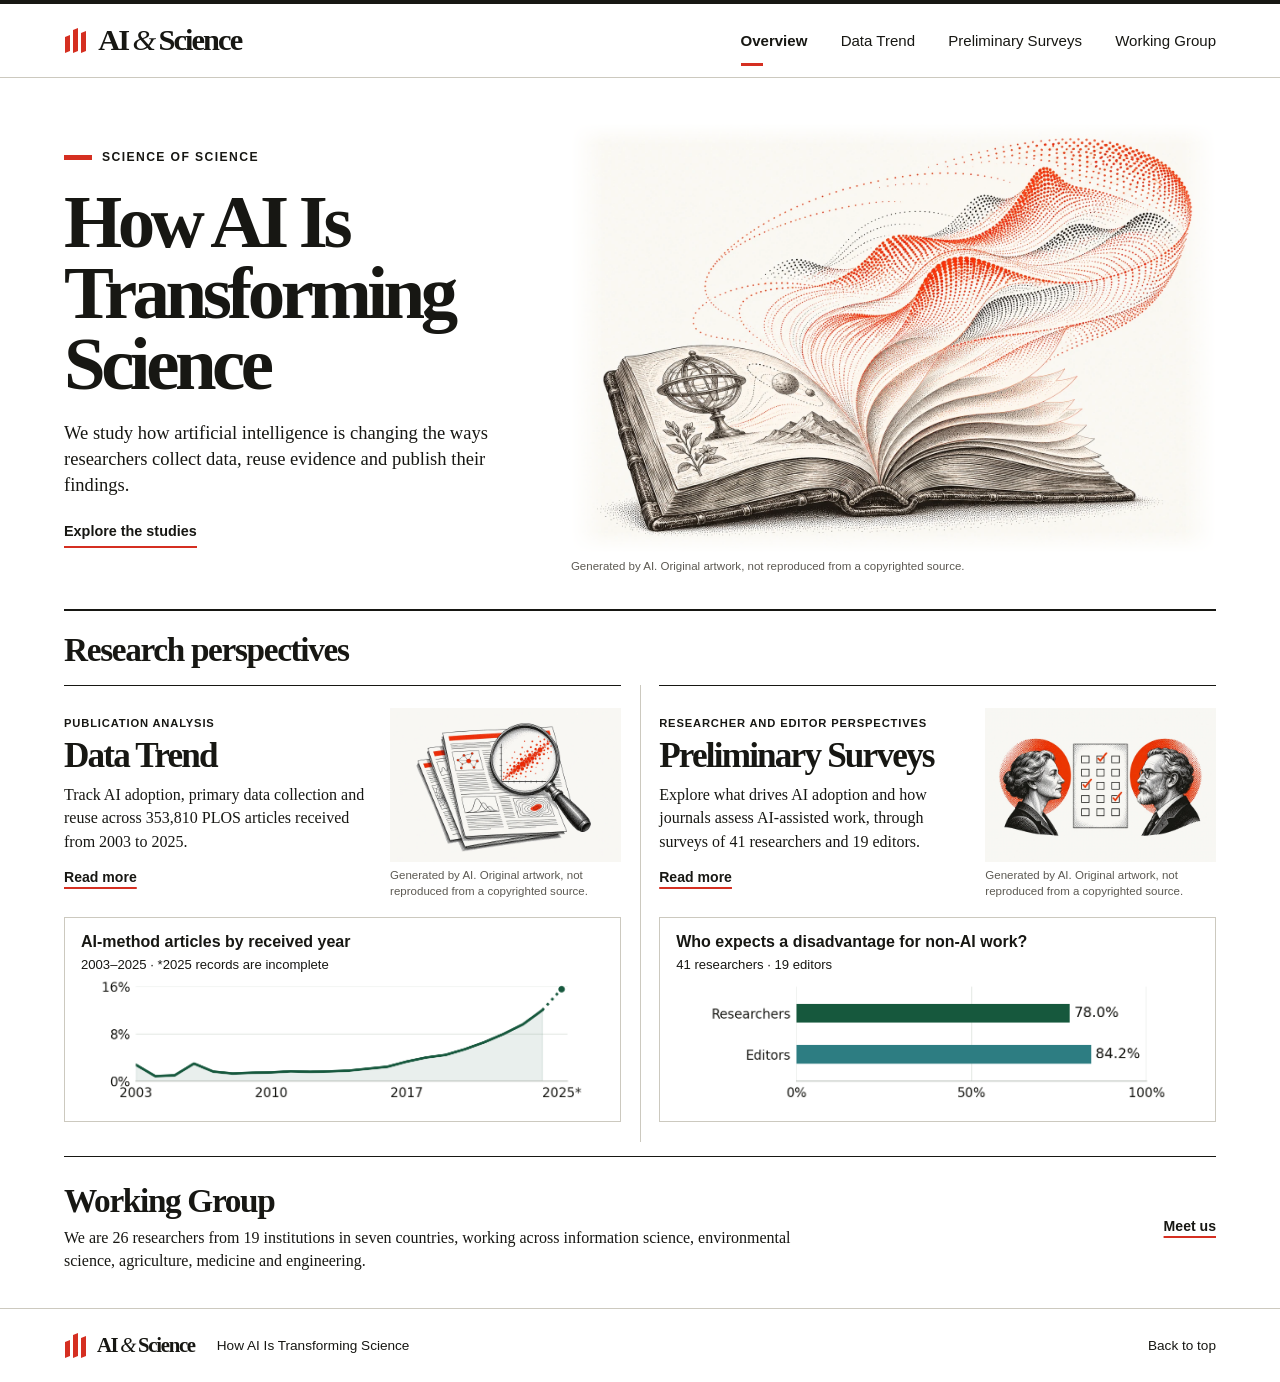
==== commit 6a548930: "Match the cover title and name the survey and working-group pages. Co-authored-by: Cursor <cursorage" ====
--- a/How_AI_Is_Transforming_Science/index.html
+++ b/How_AI_Is_Transforming_Science/index.html
@@ -1,2 +1,2 @@
-<!doctype html><html lang="en"><head><meta charset="utf-8"><meta name="viewport" content="width=device-width,initial-scale=1"><meta name="theme-color" content="#ffffff"><title>How AI Is Transforming Science</title><meta name="description" content="An international research project on AI adoption, research data and scientific publishing."><link rel="icon" href="art/icon.svg"><link rel="stylesheet" href="site.css"></head><body><a class="skip" href="#main">Skip to content</a><header class="mast"><div class="frame mast-inner"><a class="brand" href="index.html" aria-label="AI and Science home"><span class="brandmark" aria-hidden="true"><i></i><i></i><i></i></span>AI <em>&amp;</em> Science</a><nav aria-label="Main navigation"><a href="index.html" aria-current="page">Overview</a><a href="plos.html">Data Trend</a><a href="publishing.html">Preliminary Surveys</a><a href="team.html">Working Group</a></nav></div></header><main id="main" class="frame"><section class="cover"><div class="cover-copy"><div class="eyebrow">Science of science</div><h1>How AI Is <br>Transforming<br><em>Science</em></h1><p>We study how artificial intelligence is changing the ways researchers collect data, reuse evidence and publish their findings.</p><a class="cover-cta" href="#studies">Explore the studies</a></div><div class="cover-art"><img fetchpriority="high" src="art/folio.webp" width="1536" height="1024" alt="Illustration of a scientific book unfolding into a wave of data points."></div></section>
-<section class="editions" id="studies"><div class="section-title"><h2>Research perspectives</h2></div><div class="study-pair"><article class="study-module"><a class="feature" href="plos.html"><div class="feature-text"><span class="section-label">Publication analysis</span><h3>Data Trend</h3><p>Track AI adoption, primary data collection and reuse across 353,810 PLOS articles received from 2003 to 2025.</p><span class="read-link">Read more</span></div><img src="art/plos-cover.webp" width="1200" height="800" alt="An illustrated magnifying glass examines patterns in a stack of research papers."></a><a class="study-preview" href="plos.html#p1-fig-1"><figure><figcaption><strong>AI-method articles by received year</strong><span>2003–2025 · *2025 records are incomplete</span></figcaption><img loading="lazy" src="art/ai-share-preview.png" width="1116" height="297" alt="The annual share of PLOS articles using AI methods rises to 15.58% in incomplete 2025 records."></figure></a></article><article class="study-module"><a class="feature" href="publishing.html"><div class="feature-text"><span class="section-label">Researcher and editor perspectives</span><h3>Preliminary Surveys</h3><p>Explore what drives AI adoption and how journals assess AI-assisted work, through surveys of 41 researchers and 19 editors.</p><span class="read-link">Read more</span></div><img src="art/surveys-cover.webp" width="1200" height="800" alt="Two illustrated profiles face a survey response sheet."></a><a class="study-preview" href="publishing.html#p2-fig-2"><figure><figcaption><strong>Who expects a disadvantage for non-AI work?</strong><span>41 researchers · 19 editors</span></figcaption><img loading="lazy" src="art/survey-preview.png" width="1116" height="297" alt="78.0% of researchers and 84.2% of editors expect a disadvantage for non-AI work."></figure></a></article></div></section><section class="people-link"><div><h2>Working Group</h2><p>We are 26 researchers from 19 institutions in seven countries, working across information science, environmental science, agriculture, medicine and engineering.</p></div><a class="read-link" href="team.html">Meet us</a></section></main><footer class="site-footer"><div class="frame"><a class="brand" href="index.html" aria-label="AI and Science home"><span class="brandmark" aria-hidden="true"><i></i><i></i><i></i></span>AI <em>&amp;</em> Science</a><span>How AI Is Transforming Science</span><a href="#main">Back to top</a></div></footer></body></html>+<!doctype html><html lang="en"><head><meta charset="utf-8"><meta name="viewport" content="width=device-width,initial-scale=1"><meta name="theme-color" content="#ffffff"><title>How AI Is Transforming Science</title><meta name="description" content="An international research project on AI adoption, research data and scientific publishing."><link rel="icon" href="art/icon.svg"><link rel="stylesheet" href="site.css"></head><body><a class="skip" href="#main">Skip to content</a><header class="mast"><div class="frame mast-inner"><a class="brand" href="index.html" aria-label="AI and Science home"><span class="brandmark" aria-hidden="true"><i></i><i></i><i></i></span>AI <em>&amp;</em> Science</a><nav aria-label="Main navigation"><a href="index.html" aria-current="page">Overview</a><a href="plos.html">Data Trend</a><a href="preliminary-surveys.html">Preliminary Surveys</a><a href="working-group.html">Working Group</a></nav></div></header><main id="main" class="frame"><section class="cover"><div class="cover-copy"><div class="eyebrow">Science of science</div><h1>How AI Is <br>Transforming<br>Science</h1><p>We study how artificial intelligence is changing the ways researchers collect data, reuse evidence and publish their findings.</p><a class="cover-cta" href="#studies">Explore the studies</a></div><div class="cover-art"><img fetchpriority="high" src="art/folio.webp" width="1536" height="1024" alt="Illustration of a scientific book unfolding into a wave of data points."><p class="art-note">Generated by AI. Original artwork, not reproduced from a copyrighted source.</p></div></section>
+<section class="editions" id="studies"><div class="section-title"><h2>Research perspectives</h2></div><div class="study-pair"><article class="study-module"><a class="feature" href="plos.html"><div class="feature-text"><span class="section-label">Publication analysis</span><h3>Data Trend</h3><p>Track AI adoption, primary data collection and reuse across 353,810 PLOS articles received from 2003 to 2025.</p><span class="read-link">Read more</span></div><figure class="feature-art"><img src="art/plos-cover.webp" width="1200" height="800" alt="An illustrated magnifying glass examines patterns in a stack of research papers."><figcaption>Generated by AI. Original artwork, not reproduced from a copyrighted source.</figcaption></figure></a><a class="study-preview" href="plos.html#p1-fig-1"><figure><figcaption><strong>AI-method articles by received year</strong><span>2003–2025 · *2025 records are incomplete</span></figcaption><img loading="lazy" src="art/ai-share-preview.png" width="1116" height="297" alt="The annual share of PLOS articles using AI methods rises to 15.58% in incomplete 2025 records."></figure></a></article><article class="study-module"><a class="feature" href="preliminary-surveys.html"><div class="feature-text"><span class="section-label">Researcher and editor perspectives</span><h3>Preliminary Surveys</h3><p>Explore what drives AI adoption and how journals assess AI-assisted work, through surveys of 41 researchers and 19 editors.</p><span class="read-link">Read more</span></div><figure class="feature-art"><img src="art/surveys-cover.webp" width="1200" height="800" alt="Two illustrated profiles face a survey response sheet."><figcaption>Generated by AI. Original artwork, not reproduced from a copyrighted source.</figcaption></figure></a><a class="study-preview" href="preliminary-surveys.html#p2-fig-2"><figure><figcaption><strong>Who expects a disadvantage for non-AI work?</strong><span>41 researchers · 19 editors</span></figcaption><img loading="lazy" src="art/survey-preview.png" width="1116" height="297" alt="78.0% of researchers and 84.2% of editors expect a disadvantage for non-AI work."></figure></a></article></div></section><section class="people-link"><div><h2>Working Group</h2><p>We are 26 researchers from 19 institutions in seven countries, working across information science, environmental science, agriculture, medicine and engineering.</p></div><a class="read-link" href="working-group.html">Meet us</a></section></main><footer class="site-footer"><div class="frame"><a class="brand" href="index.html" aria-label="AI and Science home"><span class="brandmark" aria-hidden="true"><i></i><i></i><i></i></span>AI <em>&amp;</em> Science</a><span>How AI Is Transforming Science</span><a href="#main">Back to top</a></div></footer></body></html>
--- a/How_AI_Is_Transforming_Science/site.css
+++ b/How_AI_Is_Transforming_Science/site.css
@@ -1,5 +1,5 @@
 :root{--ink:#171713;--paper:#fff;--line:#ccc9bf;--red:#d52f21;--serif:Harding,"Palatino Linotype",Palatino,"Book Antiqua",Georgia,"Times New Roman",serif;--sans:-apple-system,BlinkMacSystemFont,"Segoe UI",Roboto,Oxygen-Sans,Ubuntu,Cantarell,"Helvetica Neue",Arial,sans-serif;--mono:ui-monospace,Consolas,monospace}*{box-sizing:border-box}html{scroll-behavior:smooth;scroll-padding-top:22px}body{margin:0;background:var(--paper);color:var(--ink);font:1.0625rem/1.7 var(--serif);-webkit-font-smoothing:antialiased}a{color:inherit;text-decoration:none}button,input,select{font:inherit;color:inherit}button,summary,select{cursor:pointer}a:focus-visible,button:focus-visible,summary:focus-visible,select:focus-visible,input:focus-visible,[tabindex]:focus-visible{outline:3px solid #af3427;outline-offset:3px}.frame{width:min(1390px,calc(100% - clamp(44px,10vw,158px)));margin-inline:auto}.skip,.sr-only{position:absolute;overflow:hidden;width:1px;height:1px;clip-path:inset(50%);white-space:nowrap}.skip:focus{clip-path:none;inset:8px auto auto 8px;width:auto;height:auto;padding:10px;background:white;z-index:10}.mast{border-top:4px solid var(--ink);border-bottom:1px solid var(--line);background:#fff}.mast-inner,.mast nav,.brand,.site-footer>.frame{display:flex;align-items:center}.mast-inner{min-height:73px;justify-content:space-between;gap:20px}.brand{font:600 1.9rem/1 var(--serif);letter-spacing:-.063em;gap:.14em;white-space:nowrap}.brand em{font-weight:400}.brandmark{width:24px;height:29px;position:relative;margin-right:6px}.brandmark i{position:absolute;display:block;background:var(--red);width:5px;transform:skewY(-20deg);bottom:3px}.brandmark i:first-child{height:16px;left:1px}.brandmark i:nth-child(2){height:23px;left:9px}.brandmark i:last-child{height:20px;left:17px}.mast nav{gap:clamp(16px,2.6vw,42px);align-self:stretch;font-family:var(--sans)}.mast nav a{position:relative;display:flex;align-items:center;font-size:.94rem}.mast nav a[aria-current]{font-weight:650}.mast nav a[aria-current]:after{content:"";position:absolute;bottom:11px;height:3px;width:22px;background:var(--red)}.mast nav a:hover,.site-footer a:hover{text-decoration:underline;text-underline-offset:4px}
-h1,h2,h3,p,figure{margin:0}h1,h2,h3{font:700 1em/1.12 var(--serif);letter-spacing:-.02em}.cover{display:grid;grid-template-columns:44% 56%;align-items:center;min-height:425px;padding:clamp(32px,3.5vw,57px) 0 clamp(27px,2.7vw,43px);border-bottom:2px solid var(--ink);position:relative}.cover-copy{z-index:1}.eyebrow,.section-label,.country{font:600 .76rem/1.4 var(--sans);letter-spacing:.115em;text-transform:uppercase}.eyebrow{display:flex;align-items:center;gap:10px}.eyebrow:before{content:"";width:28px;height:5px;background:var(--red)}.cover h1{font-size:clamp(3.8rem,5.85vw,6.55rem);line-height:.95;letter-spacing:-.06em;margin:20px 0}.cover h1 em{font-weight:400}.cover-copy>p{max-width:430px;font:normal clamp(1.12rem,1.45vw,1.4rem)/1.42 var(--serif)}.cover-cta{display:inline-block;font-family:var(--sans);font-weight:650;font-size:.9rem;margin-top:20px;border-bottom:2px solid var(--red);padding-bottom:3px}.cover-art{overflow:hidden}.cover-art img{display:block;width:100%;height:auto;mix-blend-mode:multiply;mask-image:linear-gradient(to right,transparent,#000 5%,#000 95%,transparent),linear-gradient(to bottom,transparent,#000 5%,#000 95%,transparent);mask-composite:intersect}.section-title{padding:20px 0 17px}.section-title h2,.people-link h2{letter-spacing:-.04em;font-size:clamp(1.8rem,2.6vw,2.65rem)}.study-pair{display:grid;grid-template-columns:1fr 1fr;gap:clamp(20px,3vw,46px)}.feature{display:grid;grid-template-columns:minmax(0,1.15fr) minmax(0,.85fr);gap:14px;align-items:center;border-top:1px solid var(--ink);padding:22px 0 18px;position:relative}.study-module+.study-module:before{content:"";position:absolute;left:calc(-.5 * clamp(20px,3vw,46px));top:0;bottom:0;border-left:1px solid var(--line)}.feature .section-label{font-size:.7rem;letter-spacing:.075em;display:block}.feature h3{font-size:clamp(1.85rem,2.75vw,3.05rem);letter-spacing:-.052em;margin:8px 0 9px;line-height:.99}.feature p,.people-link p{font-size:1rem;line-height:1.45}.feature img{display:block;width:100%;height:auto;mix-blend-mode:multiply}.read-link{display:inline-block;font-family:var(--sans);font-size:.88rem;font-weight:650;text-decoration:underline;text-underline-offset:5px;text-decoration-color:var(--red);text-decoration-thickness:2px}.feature .read-link{margin-top:13px}.feature:hover h3,.read-link:hover,.cover-cta:hover{text-decoration:underline;text-decoration-thickness:1px;text-underline-offset:4px}.people-link{margin:14px 0 0;border-top:1px solid var(--ink);display:flex;align-items:center;justify-content:space-between;gap:24px;padding:25px 0 36px}.people-link p{margin-top:6px;max-width:760px}.people-link a{white-space:nowrap}.site-footer{border-top:1px solid var(--line);font-family:var(--sans)}.site-footer>.frame{gap:22px;padding:22px 0}.site-footer .brand{font-size:1.3rem}.site-footer span:not(.brandmark),.site-footer a:last-child{font-size:.85rem}.site-footer>.frame>a:last-child{margin-left:auto}
+h1,h2,h3,p,figure{margin:0}h1,h2,h3{font:700 1em/1.12 var(--serif);letter-spacing:-.02em}.cover{display:grid;grid-template-columns:44% 56%;align-items:center;min-height:425px;padding:clamp(32px,3.5vw,57px) 0 clamp(27px,2.7vw,43px);border-bottom:2px solid var(--ink);position:relative}.cover-copy{z-index:1}.eyebrow,.section-label,.country{font:600 .76rem/1.4 var(--sans);letter-spacing:.115em;text-transform:uppercase}.eyebrow{display:flex;align-items:center;gap:10px}.eyebrow:before{content:"";width:28px;height:5px;background:var(--red)}.cover h1{font-size:clamp(3.8rem,5.85vw,6.55rem);line-height:.95;letter-spacing:-.06em;margin:20px 0}.art-note,.feature-art figcaption{margin-top:6px;font:.72rem/1.35 var(--sans);color:#5c5952}.feature-art{min-width:0}.cover-copy>p{max-width:430px;font:normal clamp(1.12rem,1.45vw,1.4rem)/1.42 var(--serif)}.cover-cta{display:inline-block;font-family:var(--sans);font-weight:650;font-size:.9rem;margin-top:20px;border-bottom:2px solid var(--red);padding-bottom:3px}.cover-art{overflow:hidden}.cover-art img{display:block;width:100%;height:auto;mix-blend-mode:multiply;mask-image:linear-gradient(to right,transparent,#000 5%,#000 95%,transparent),linear-gradient(to bottom,transparent,#000 5%,#000 95%,transparent);mask-composite:intersect}.section-title{padding:20px 0 17px}.section-title h2,.people-link h2{letter-spacing:-.04em;font-size:clamp(1.8rem,2.6vw,2.65rem)}.study-pair{display:grid;grid-template-columns:1fr 1fr;gap:clamp(20px,3vw,46px)}.feature{display:grid;grid-template-columns:minmax(0,1.15fr) minmax(0,.85fr);gap:14px;align-items:center;border-top:1px solid var(--ink);padding:22px 0 18px;position:relative}.study-module+.study-module:before{content:"";position:absolute;left:calc(-.5 * clamp(20px,3vw,46px));top:0;bottom:0;border-left:1px solid var(--line)}.feature .section-label{font-size:.7rem;letter-spacing:.075em;display:block}.feature h3{font-size:clamp(1.85rem,2.75vw,3.05rem);letter-spacing:-.052em;margin:8px 0 9px;line-height:.99}.feature p,.people-link p{font-size:1rem;line-height:1.45}.feature img{display:block;width:100%;height:auto;mix-blend-mode:multiply}.read-link{display:inline-block;font-family:var(--sans);font-size:.88rem;font-weight:650;text-decoration:underline;text-underline-offset:5px;text-decoration-color:var(--red);text-decoration-thickness:2px}.feature .read-link{margin-top:13px}.feature:hover h3,.read-link:hover,.cover-cta:hover{text-decoration:underline;text-decoration-thickness:1px;text-underline-offset:4px}.people-link{margin:14px 0 0;border-top:1px solid var(--ink);display:flex;align-items:center;justify-content:space-between;gap:24px;padding:25px 0 36px}.people-link p{margin-top:6px;max-width:760px}.people-link a{white-space:nowrap}.site-footer{border-top:1px solid var(--line);font-family:var(--sans)}.site-footer>.frame{gap:22px;padding:22px 0}.site-footer .brand{font-size:1.3rem}.site-footer span:not(.brandmark),.site-footer a:last-child{font-size:.85rem}.site-footer>.frame>a:last-child{margin-left:auto}
 .directory-head{padding:clamp(32px,4vw,60px) 0 27px;border-bottom:2px solid var(--ink)}.directory-head h1{letter-spacing:-.055em;margin:15px 0 12px}.directory-head>p{font:1.15rem/1.55 var(--serif);max-width:46rem}.directory-head>p+p{margin-top:.85rem}.filters{display:flex;align-items:end;gap:20px;padding:22px 0;font-family:var(--sans)}.filters label{font-weight:600;display:grid;gap:5px;font-size:.88rem}.filters input,.filters select{background:#fff;border:1px solid #827e73;font-size:1rem;line-height:1.25;padding:8px 10px;height:40px;border-radius:0}.filters input{width:clamp(220px,24vw,390px)}.filters output{margin-left:auto;font-size:.88rem}.team-grid{display:grid;grid-template-columns:repeat(3,minmax(0,1fr));column-gap:28px;margin-bottom:36px}.person{border-top:1px solid var(--line);padding:21px 0 22px;display:grid;grid-template-columns:clamp(82px,7.5vw,115px) minmax(0,1fr);gap:15px;align-items:start}.portrait{background:#fff;aspect-ratio:1}.portrait img{display:block;width:100%;height:auto;aspect-ratio:1;object-fit:contain}.person h2{font-size:clamp(1.45rem,1.85vw,2.05rem);line-height:1.05;letter-spacing:-.04em;margin:5px 0 8px}.country{font-size:.68rem}.field,.affiliation{font-family:var(--sans);font-size:.91rem;line-height:1.4;overflow-wrap:break-word}.field{font-weight:600;margin-bottom:7px}#empty{margin:16px 0 52px}#reset{margin-left:8px}button{border:1px solid #99978d;padding:5px 9px;background:#fff}[hidden]{display:none!important}
 @media(max-width:1040px){.team-grid{grid-template-columns:repeat(2,minmax(0,1fr))}.feature{grid-template-columns:minmax(0,1.2fr) minmax(0,.8fr)}}
 @media(max-width:760px){.frame{width:calc(100% - 38px)}.mast-inner{flex-wrap:wrap;gap:0;padding-top:13px}.mast nav{width:100%;justify-content:space-between;gap:5px}.mast nav a{font-size:.86rem;min-height:44px}.mast nav a[aria-current]:after{bottom:0}.brand{font-size:1.55rem}.cover{grid-template-columns:1fr 1fr;min-height:0}.cover h1{font-size:clamp(2.8rem,7.3vw,3.8rem)}.cover-copy>p{font-size:1.1rem}.study-pair{grid-template-columns:1fr;gap:0}.feature{grid-template-columns:minmax(0,1.4fr) minmax(0,1fr)}.study-module+.study-module:before{display:none}.feature img{max-height:150px;object-fit:contain}.team-grid{column-gap:18px}.person{grid-template-columns:77px minmax(0,1fr);gap:10px}.people-link{align-items:flex-start}.site-footer>.frame>span{display:none}}
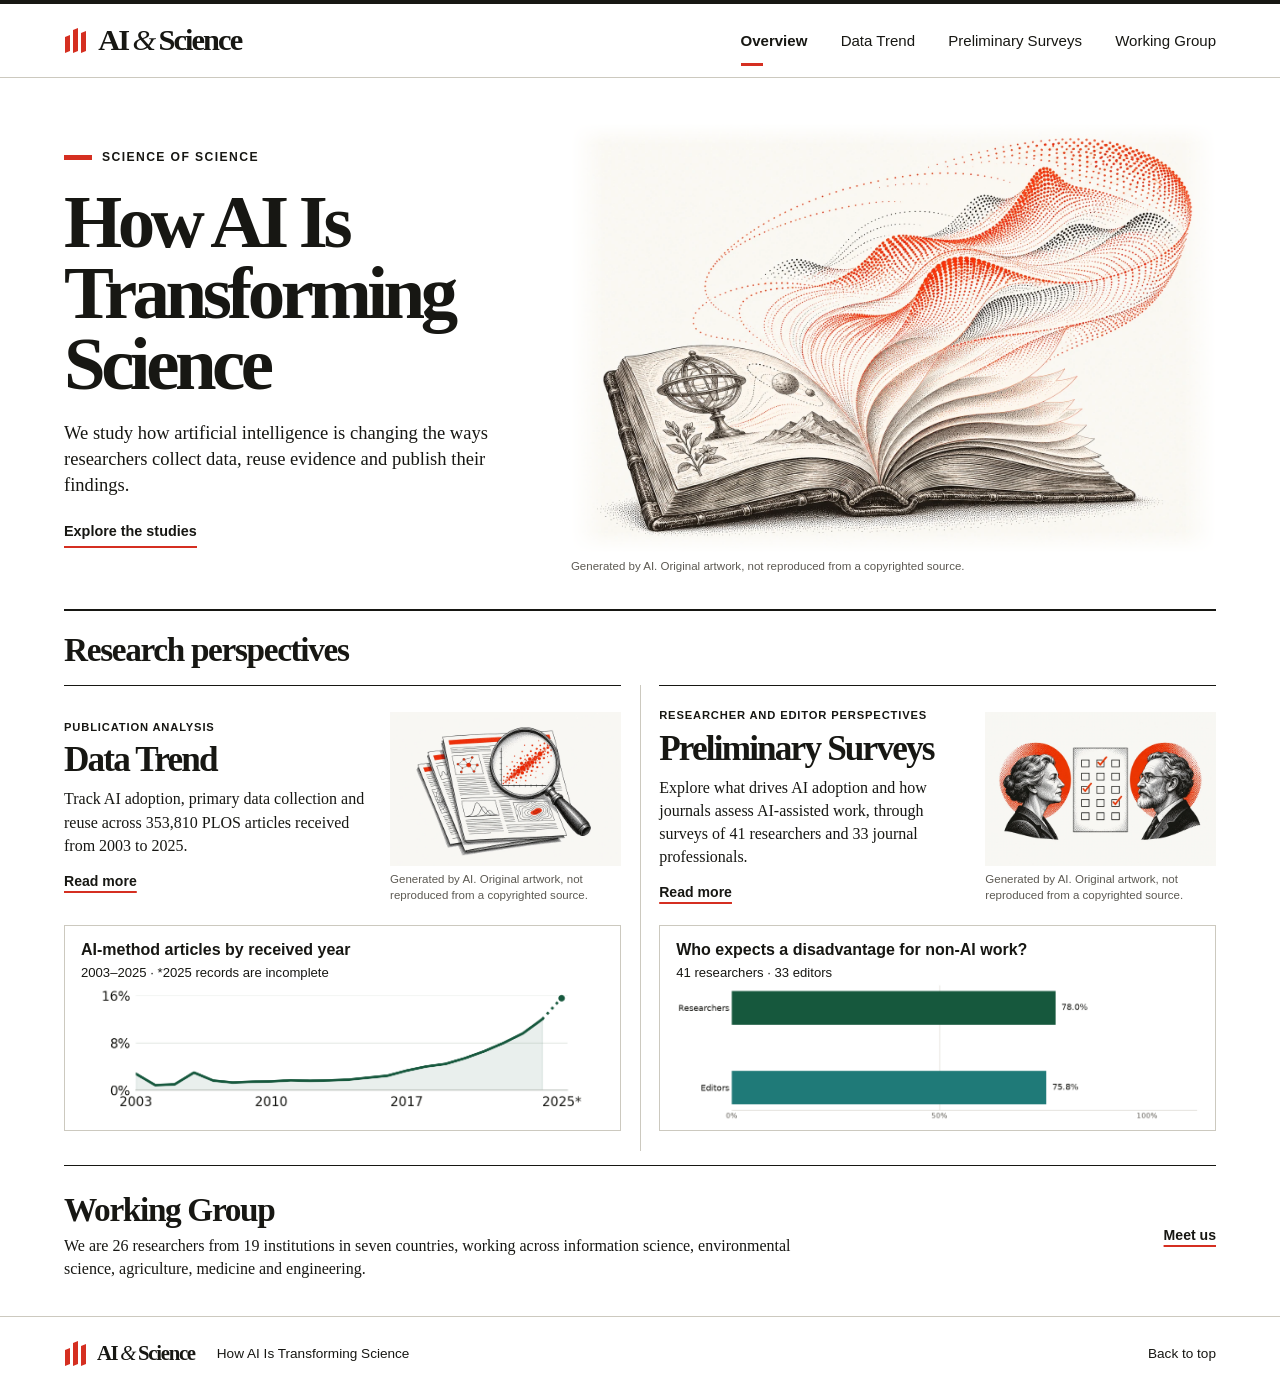
==== commit dd97e4f3: "Update the preliminary surveys with the expanded editor sample. Co-authored-by: Cursor <cursoragent@" ====
--- a/How_AI_Is_Transforming_Science/index.html
+++ b/How_AI_Is_Transforming_Science/index.html
@@ -1,2 +1,2 @@
 <!doctype html><html lang="en"><head><meta charset="utf-8"><meta name="viewport" content="width=device-width,initial-scale=1"><meta name="theme-color" content="#ffffff"><title>How AI Is Transforming Science</title><meta name="description" content="An international research project on AI adoption, research data and scientific publishing."><link rel="icon" href="art/icon.svg"><link rel="stylesheet" href="site.css"></head><body><a class="skip" href="#main">Skip to content</a><header class="mast"><div class="frame mast-inner"><a class="brand" href="index.html" aria-label="AI and Science home"><span class="brandmark" aria-hidden="true"><i></i><i></i><i></i></span>AI <em>&amp;</em> Science</a><nav aria-label="Main navigation"><a href="index.html" aria-current="page">Overview</a><a href="plos.html">Data Trend</a><a href="preliminary-surveys.html">Preliminary Surveys</a><a href="working-group.html">Working Group</a></nav></div></header><main id="main" class="frame"><section class="cover"><div class="cover-copy"><div class="eyebrow">Science of science</div><h1>How AI Is <br>Transforming<br>Science</h1><p>We study how artificial intelligence is changing the ways researchers collect data, reuse evidence and publish their findings.</p><a class="cover-cta" href="#studies">Explore the studies</a></div><div class="cover-art"><img fetchpriority="high" src="art/folio.webp" width="1536" height="1024" alt="Illustration of a scientific book unfolding into a wave of data points."><p class="art-note">Generated by AI. Original artwork, not reproduced from a copyrighted source.</p></div></section>
-<section class="editions" id="studies"><div class="section-title"><h2>Research perspectives</h2></div><div class="study-pair"><article class="study-module"><a class="feature" href="plos.html"><div class="feature-text"><span class="section-label">Publication analysis</span><h3>Data Trend</h3><p>Track AI adoption, primary data collection and reuse across 353,810 PLOS articles received from 2003 to 2025.</p><span class="read-link">Read more</span></div><figure class="feature-art"><img src="art/plos-cover.webp" width="1200" height="800" alt="An illustrated magnifying glass examines patterns in a stack of research papers."><figcaption>Generated by AI. Original artwork, not reproduced from a copyrighted source.</figcaption></figure></a><a class="study-preview" href="plos.html#p1-fig-1"><figure><figcaption><strong>AI-method articles by received year</strong><span>2003–2025 · *2025 records are incomplete</span></figcaption><img loading="lazy" src="art/ai-share-preview.png" width="1116" height="297" alt="The annual share of PLOS articles using AI methods rises to 15.58% in incomplete 2025 records."></figure></a></article><article class="study-module"><a class="feature" href="preliminary-surveys.html"><div class="feature-text"><span class="section-label">Researcher and editor perspectives</span><h3>Preliminary Surveys</h3><p>Explore what drives AI adoption and how journals assess AI-assisted work, through surveys of 41 researchers and 19 editors.</p><span class="read-link">Read more</span></div><figure class="feature-art"><img src="art/surveys-cover.webp" width="1200" height="800" alt="Two illustrated profiles face a survey response sheet."><figcaption>Generated by AI. Original artwork, not reproduced from a copyrighted source.</figcaption></figure></a><a class="study-preview" href="preliminary-surveys.html#p2-fig-2"><figure><figcaption><strong>Who expects a disadvantage for non-AI work?</strong><span>41 researchers · 19 editors</span></figcaption><img loading="lazy" src="art/survey-preview.png" width="1116" height="297" alt="78.0% of researchers and 84.2% of editors expect a disadvantage for non-AI work."></figure></a></article></div></section><section class="people-link"><div><h2>Working Group</h2><p>We are 26 researchers from 19 institutions in seven countries, working across information science, environmental science, agriculture, medicine and engineering.</p></div><a class="read-link" href="working-group.html">Meet us</a></section></main><footer class="site-footer"><div class="frame"><a class="brand" href="index.html" aria-label="AI and Science home"><span class="brandmark" aria-hidden="true"><i></i><i></i><i></i></span>AI <em>&amp;</em> Science</a><span>How AI Is Transforming Science</span><a href="#main">Back to top</a></div></footer></body></html>+<section class="editions" id="studies"><div class="section-title"><h2>Research perspectives</h2></div><div class="study-pair"><article class="study-module"><a class="feature" href="plos.html"><div class="feature-text"><span class="section-label">Publication analysis</span><h3>Data Trend</h3><p>Track AI adoption, primary data collection and reuse across 353,810 PLOS articles received from 2003 to 2025.</p><span class="read-link">Read more</span></div><figure class="feature-art"><img src="art/plos-cover.webp" width="1200" height="800" alt="An illustrated magnifying glass examines patterns in a stack of research papers."><figcaption>Generated by AI. Original artwork, not reproduced from a copyrighted source.</figcaption></figure></a><a class="study-preview" href="plos.html#p1-fig-1"><figure><figcaption><strong>AI-method articles by received year</strong><span>2003–2025 · *2025 records are incomplete</span></figcaption><img loading="lazy" src="art/ai-share-preview.png" width="1116" height="297" alt="The annual share of PLOS articles using AI methods rises to 15.58% in incomplete 2025 records."></figure></a></article><article class="study-module"><a class="feature" href="preliminary-surveys.html"><div class="feature-text"><span class="section-label">Researcher and editor perspectives</span><h3>Preliminary Surveys</h3><p>Explore what drives AI adoption and how journals assess AI-assisted work, through surveys of 41 researchers and 33 journal professionals.</p><span class="read-link">Read more</span></div><figure class="feature-art"><img src="art/surveys-cover.webp" width="1200" height="800" alt="Two illustrated profiles face a survey response sheet."><figcaption>Generated by AI. Original artwork, not reproduced from a copyrighted source.</figcaption></figure></a><a class="study-preview" href="preliminary-surveys.html#p2-fig-2"><figure><figcaption><strong>Who expects a disadvantage for non-AI work?</strong><span>41 researchers · 33 editors</span></figcaption><img loading="lazy" src="art/survey-preview.png" width="1116" height="297" alt="78.0% of researchers and 75.8% of editors expect a disadvantage for non-AI work."></figure></a></article></div></section><section class="people-link"><div><h2>Working Group</h2><p>We are 26 researchers from 19 institutions in seven countries, working across information science, environmental science, agriculture, medicine and engineering.</p></div><a class="read-link" href="working-group.html">Meet us</a></section></main><footer class="site-footer"><div class="frame"><a class="brand" href="index.html" aria-label="AI and Science home"><span class="brandmark" aria-hidden="true"><i></i><i></i><i></i></span>AI <em>&amp;</em> Science</a><span>How AI Is Transforming Science</span><a href="#main">Back to top</a></div></footer></body></html>
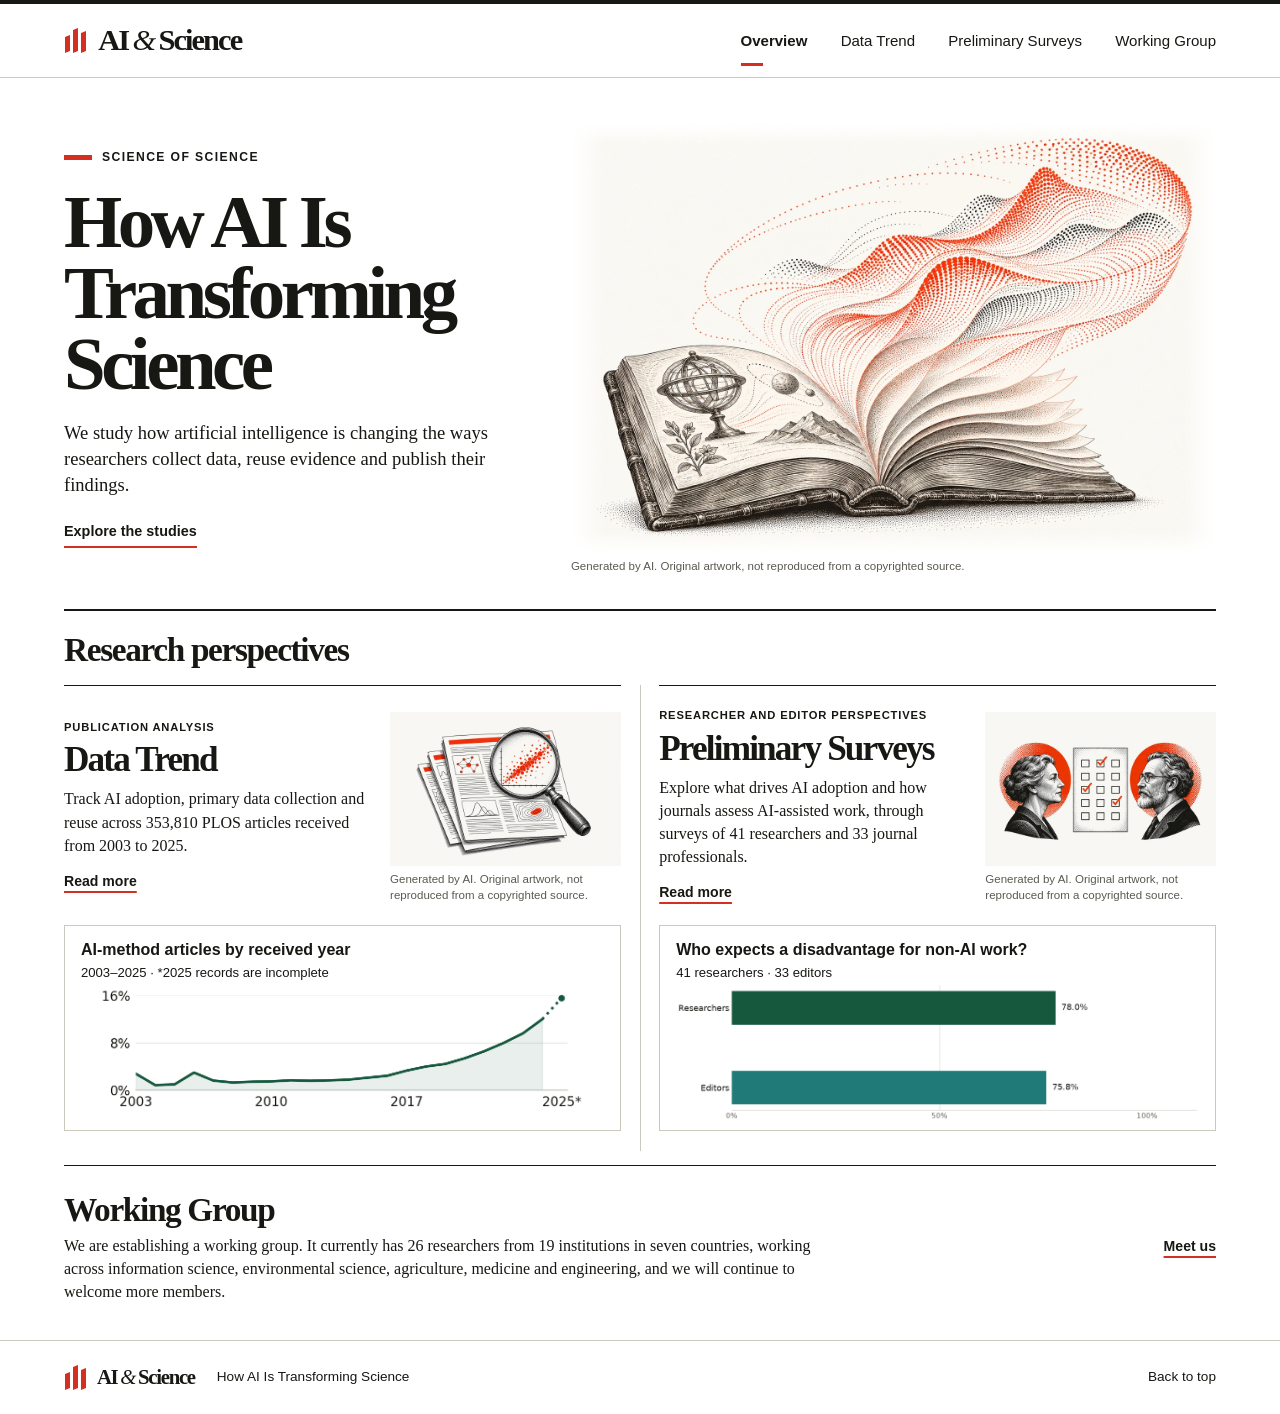
==== commit 7ec239bd: "Describe the working group as still forming and open to more members. Co-authored-by: Cursor <cursor" ====
--- a/How_AI_Is_Transforming_Science/index.html
+++ b/How_AI_Is_Transforming_Science/index.html
@@ -1,2 +1,2 @@
 <!doctype html><html lang="en"><head><meta charset="utf-8"><meta name="viewport" content="width=device-width,initial-scale=1"><meta name="theme-color" content="#ffffff"><title>How AI Is Transforming Science</title><meta name="description" content="An international research project on AI adoption, research data and scientific publishing."><link rel="icon" href="art/icon.svg"><link rel="stylesheet" href="site.css"></head><body><a class="skip" href="#main">Skip to content</a><header class="mast"><div class="frame mast-inner"><a class="brand" href="index.html" aria-label="AI and Science home"><span class="brandmark" aria-hidden="true"><i></i><i></i><i></i></span>AI <em>&amp;</em> Science</a><nav aria-label="Main navigation"><a href="index.html" aria-current="page">Overview</a><a href="plos.html">Data Trend</a><a href="preliminary-surveys.html">Preliminary Surveys</a><a href="working-group.html">Working Group</a></nav></div></header><main id="main" class="frame"><section class="cover"><div class="cover-copy"><div class="eyebrow">Science of science</div><h1>How AI Is <br>Transforming<br>Science</h1><p>We study how artificial intelligence is changing the ways researchers collect data, reuse evidence and publish their findings.</p><a class="cover-cta" href="#studies">Explore the studies</a></div><div class="cover-art"><img fetchpriority="high" src="art/folio.webp" width="1536" height="1024" alt="Illustration of a scientific book unfolding into a wave of data points."><p class="art-note">Generated by AI. Original artwork, not reproduced from a copyrighted source.</p></div></section>
-<section class="editions" id="studies"><div class="section-title"><h2>Research perspectives</h2></div><div class="study-pair"><article class="study-module"><a class="feature" href="plos.html"><div class="feature-text"><span class="section-label">Publication analysis</span><h3>Data Trend</h3><p>Track AI adoption, primary data collection and reuse across 353,810 PLOS articles received from 2003 to 2025.</p><span class="read-link">Read more</span></div><figure class="feature-art"><img src="art/plos-cover.webp" width="1200" height="800" alt="An illustrated magnifying glass examines patterns in a stack of research papers."><figcaption>Generated by AI. Original artwork, not reproduced from a copyrighted source.</figcaption></figure></a><a class="study-preview" href="plos.html#p1-fig-1"><figure><figcaption><strong>AI-method articles by received year</strong><span>2003–2025 · *2025 records are incomplete</span></figcaption><img loading="lazy" src="art/ai-share-preview.png" width="1116" height="297" alt="The annual share of PLOS articles using AI methods rises to 15.58% in incomplete 2025 records."></figure></a></article><article class="study-module"><a class="feature" href="preliminary-surveys.html"><div class="feature-text"><span class="section-label">Researcher and editor perspectives</span><h3>Preliminary Surveys</h3><p>Explore what drives AI adoption and how journals assess AI-assisted work, through surveys of 41 researchers and 33 journal professionals.</p><span class="read-link">Read more</span></div><figure class="feature-art"><img src="art/surveys-cover.webp" width="1200" height="800" alt="Two illustrated profiles face a survey response sheet."><figcaption>Generated by AI. Original artwork, not reproduced from a copyrighted source.</figcaption></figure></a><a class="study-preview" href="preliminary-surveys.html#p2-fig-2"><figure><figcaption><strong>Who expects a disadvantage for non-AI work?</strong><span>41 researchers · 33 editors</span></figcaption><img loading="lazy" src="art/survey-preview.png" width="1116" height="297" alt="78.0% of researchers and 75.8% of editors expect a disadvantage for non-AI work."></figure></a></article></div></section><section class="people-link"><div><h2>Working Group</h2><p>We are 26 researchers from 19 institutions in seven countries, working across information science, environmental science, agriculture, medicine and engineering.</p></div><a class="read-link" href="working-group.html">Meet us</a></section></main><footer class="site-footer"><div class="frame"><a class="brand" href="index.html" aria-label="AI and Science home"><span class="brandmark" aria-hidden="true"><i></i><i></i><i></i></span>AI <em>&amp;</em> Science</a><span>How AI Is Transforming Science</span><a href="#main">Back to top</a></div></footer></body></html>+<section class="editions" id="studies"><div class="section-title"><h2>Research perspectives</h2></div><div class="study-pair"><article class="study-module"><a class="feature" href="plos.html"><div class="feature-text"><span class="section-label">Publication analysis</span><h3>Data Trend</h3><p>Track AI adoption, primary data collection and reuse across 353,810 PLOS articles received from 2003 to 2025.</p><span class="read-link">Read more</span></div><figure class="feature-art"><img src="art/plos-cover.webp" width="1200" height="800" alt="An illustrated magnifying glass examines patterns in a stack of research papers."><figcaption>Generated by AI. Original artwork, not reproduced from a copyrighted source.</figcaption></figure></a><a class="study-preview" href="plos.html#p1-fig-1"><figure><figcaption><strong>AI-method articles by received year</strong><span>2003–2025 · *2025 records are incomplete</span></figcaption><img loading="lazy" src="art/ai-share-preview.png" width="1116" height="297" alt="The annual share of PLOS articles using AI methods rises to 15.58% in incomplete 2025 records."></figure></a></article><article class="study-module"><a class="feature" href="preliminary-surveys.html"><div class="feature-text"><span class="section-label">Researcher and editor perspectives</span><h3>Preliminary Surveys</h3><p>Explore what drives AI adoption and how journals assess AI-assisted work, through surveys of 41 researchers and 33 journal professionals.</p><span class="read-link">Read more</span></div><figure class="feature-art"><img src="art/surveys-cover.webp" width="1200" height="800" alt="Two illustrated profiles face a survey response sheet."><figcaption>Generated by AI. Original artwork, not reproduced from a copyrighted source.</figcaption></figure></a><a class="study-preview" href="preliminary-surveys.html#p2-fig-2"><figure><figcaption><strong>Who expects a disadvantage for non-AI work?</strong><span>41 researchers · 33 editors</span></figcaption><img loading="lazy" src="art/survey-preview.png" width="1116" height="297" alt="78.0% of researchers and 75.8% of editors expect a disadvantage for non-AI work."></figure></a></article></div></section><section class="people-link"><div><h2>Working Group</h2><p>We are establishing a working group. It currently has 26 researchers from 19 institutions in seven countries, working across information science, environmental science, agriculture, medicine and engineering, and we will continue to welcome more members.</p></div><a class="read-link" href="working-group.html">Meet us</a></section></main><footer class="site-footer"><div class="frame"><a class="brand" href="index.html" aria-label="AI and Science home"><span class="brandmark" aria-hidden="true"><i></i><i></i><i></i></span>AI <em>&amp;</em> Science</a><span>How AI Is Transforming Science</span><a href="#main">Back to top</a></div></footer></body></html>
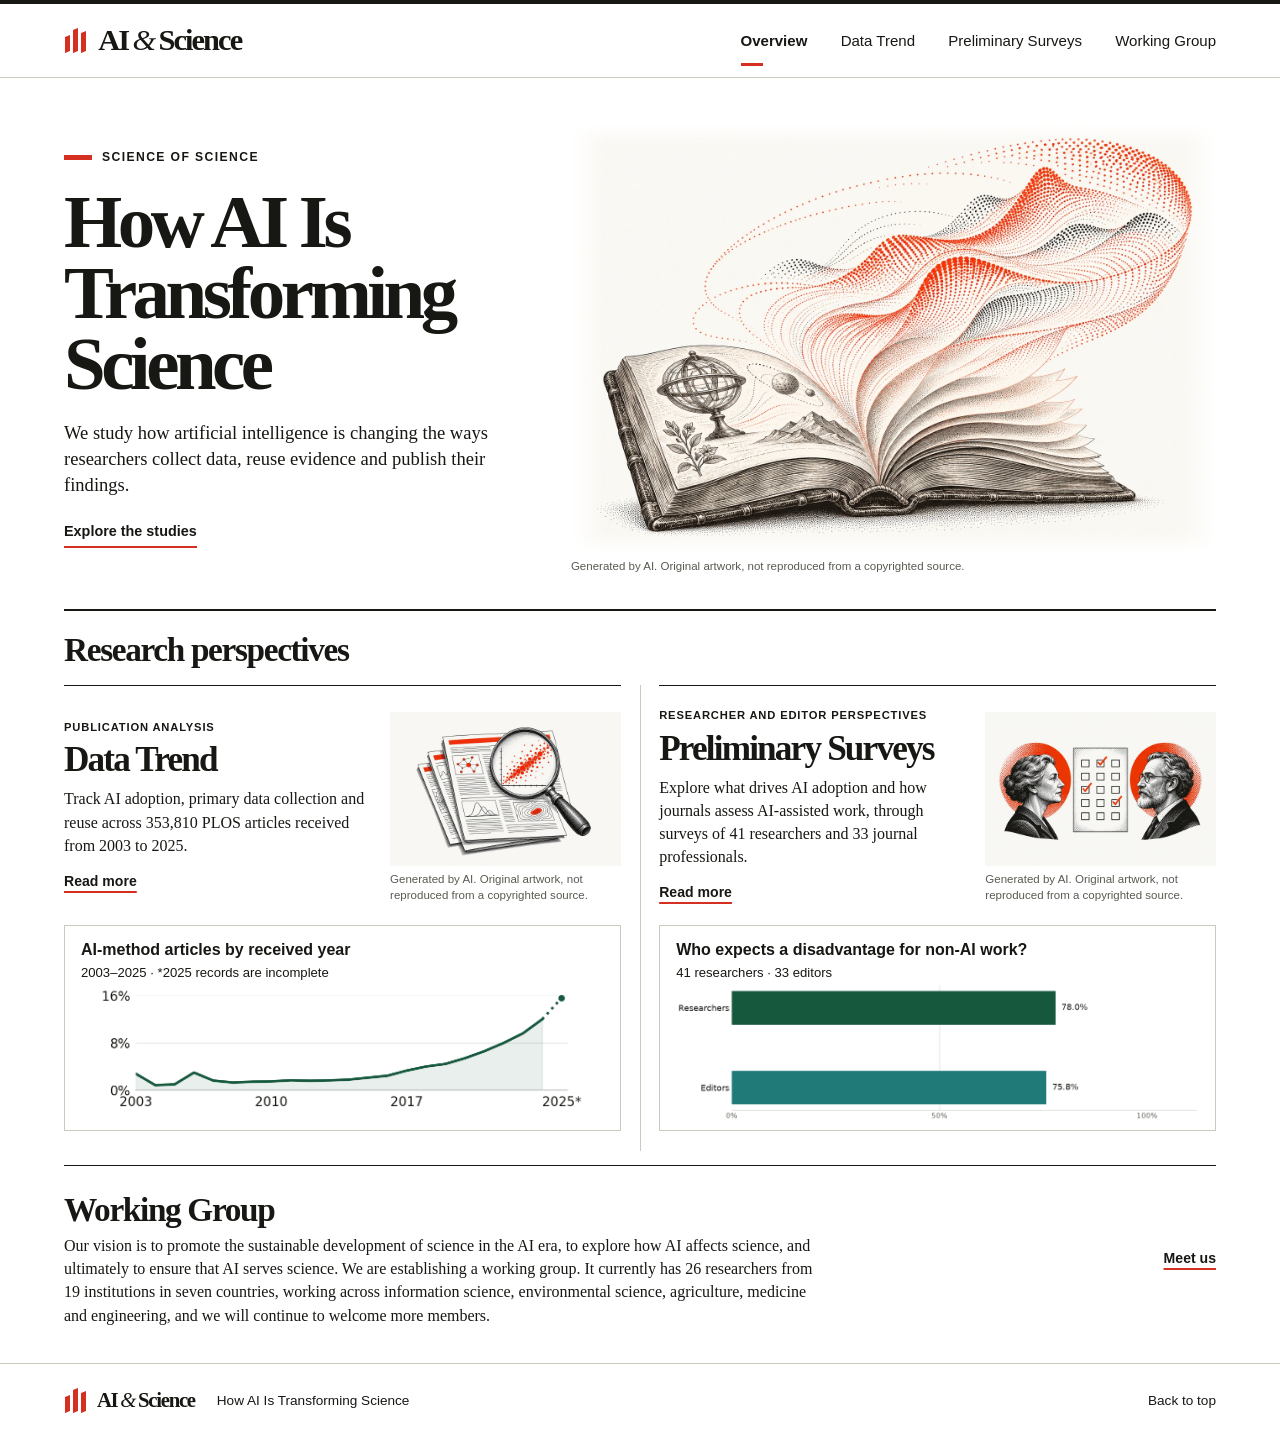
==== commit 42944694: "Open the working group with the vision that AI should serve science. Co-authored-by: Cursor <cursora" ====
--- a/How_AI_Is_Transforming_Science/index.html
+++ b/How_AI_Is_Transforming_Science/index.html
@@ -1,2 +1,2 @@
 <!doctype html><html lang="en"><head><meta charset="utf-8"><meta name="viewport" content="width=device-width,initial-scale=1"><meta name="theme-color" content="#ffffff"><title>How AI Is Transforming Science</title><meta name="description" content="An international research project on AI adoption, research data and scientific publishing."><link rel="icon" href="art/icon.svg"><link rel="stylesheet" href="site.css"></head><body><a class="skip" href="#main">Skip to content</a><header class="mast"><div class="frame mast-inner"><a class="brand" href="index.html" aria-label="AI and Science home"><span class="brandmark" aria-hidden="true"><i></i><i></i><i></i></span>AI <em>&amp;</em> Science</a><nav aria-label="Main navigation"><a href="index.html" aria-current="page">Overview</a><a href="plos.html">Data Trend</a><a href="preliminary-surveys.html">Preliminary Surveys</a><a href="working-group.html">Working Group</a></nav></div></header><main id="main" class="frame"><section class="cover"><div class="cover-copy"><div class="eyebrow">Science of science</div><h1>How AI Is <br>Transforming<br>Science</h1><p>We study how artificial intelligence is changing the ways researchers collect data, reuse evidence and publish their findings.</p><a class="cover-cta" href="#studies">Explore the studies</a></div><div class="cover-art"><img fetchpriority="high" src="art/folio.webp" width="1536" height="1024" alt="Illustration of a scientific book unfolding into a wave of data points."><p class="art-note">Generated by AI. Original artwork, not reproduced from a copyrighted source.</p></div></section>
-<section class="editions" id="studies"><div class="section-title"><h2>Research perspectives</h2></div><div class="study-pair"><article class="study-module"><a class="feature" href="plos.html"><div class="feature-text"><span class="section-label">Publication analysis</span><h3>Data Trend</h3><p>Track AI adoption, primary data collection and reuse across 353,810 PLOS articles received from 2003 to 2025.</p><span class="read-link">Read more</span></div><figure class="feature-art"><img src="art/plos-cover.webp" width="1200" height="800" alt="An illustrated magnifying glass examines patterns in a stack of research papers."><figcaption>Generated by AI. Original artwork, not reproduced from a copyrighted source.</figcaption></figure></a><a class="study-preview" href="plos.html#p1-fig-1"><figure><figcaption><strong>AI-method articles by received year</strong><span>2003–2025 · *2025 records are incomplete</span></figcaption><img loading="lazy" src="art/ai-share-preview.png" width="1116" height="297" alt="The annual share of PLOS articles using AI methods rises to 15.58% in incomplete 2025 records."></figure></a></article><article class="study-module"><a class="feature" href="preliminary-surveys.html"><div class="feature-text"><span class="section-label">Researcher and editor perspectives</span><h3>Preliminary Surveys</h3><p>Explore what drives AI adoption and how journals assess AI-assisted work, through surveys of 41 researchers and 33 journal professionals.</p><span class="read-link">Read more</span></div><figure class="feature-art"><img src="art/surveys-cover.webp" width="1200" height="800" alt="Two illustrated profiles face a survey response sheet."><figcaption>Generated by AI. Original artwork, not reproduced from a copyrighted source.</figcaption></figure></a><a class="study-preview" href="preliminary-surveys.html#p2-fig-2"><figure><figcaption><strong>Who expects a disadvantage for non-AI work?</strong><span>41 researchers · 33 editors</span></figcaption><img loading="lazy" src="art/survey-preview.png" width="1116" height="297" alt="78.0% of researchers and 75.8% of editors expect a disadvantage for non-AI work."></figure></a></article></div></section><section class="people-link"><div><h2>Working Group</h2><p>We are establishing a working group. It currently has 26 researchers from 19 institutions in seven countries, working across information science, environmental science, agriculture, medicine and engineering, and we will continue to welcome more members.</p></div><a class="read-link" href="working-group.html">Meet us</a></section></main><footer class="site-footer"><div class="frame"><a class="brand" href="index.html" aria-label="AI and Science home"><span class="brandmark" aria-hidden="true"><i></i><i></i><i></i></span>AI <em>&amp;</em> Science</a><span>How AI Is Transforming Science</span><a href="#main">Back to top</a></div></footer></body></html>+<section class="editions" id="studies"><div class="section-title"><h2>Research perspectives</h2></div><div class="study-pair"><article class="study-module"><a class="feature" href="plos.html"><div class="feature-text"><span class="section-label">Publication analysis</span><h3>Data Trend</h3><p>Track AI adoption, primary data collection and reuse across 353,810 PLOS articles received from 2003 to 2025.</p><span class="read-link">Read more</span></div><figure class="feature-art"><img src="art/plos-cover.webp" width="1200" height="800" alt="An illustrated magnifying glass examines patterns in a stack of research papers."><figcaption>Generated by AI. Original artwork, not reproduced from a copyrighted source.</figcaption></figure></a><a class="study-preview" href="plos.html#p1-fig-1"><figure><figcaption><strong>AI-method articles by received year</strong><span>2003–2025 · *2025 records are incomplete</span></figcaption><img loading="lazy" src="art/ai-share-preview.png" width="1116" height="297" alt="The annual share of PLOS articles using AI methods rises to 15.58% in incomplete 2025 records."></figure></a></article><article class="study-module"><a class="feature" href="preliminary-surveys.html"><div class="feature-text"><span class="section-label">Researcher and editor perspectives</span><h3>Preliminary Surveys</h3><p>Explore what drives AI adoption and how journals assess AI-assisted work, through surveys of 41 researchers and 33 journal professionals.</p><span class="read-link">Read more</span></div><figure class="feature-art"><img src="art/surveys-cover.webp" width="1200" height="800" alt="Two illustrated profiles face a survey response sheet."><figcaption>Generated by AI. Original artwork, not reproduced from a copyrighted source.</figcaption></figure></a><a class="study-preview" href="preliminary-surveys.html#p2-fig-2"><figure><figcaption><strong>Who expects a disadvantage for non-AI work?</strong><span>41 researchers · 33 editors</span></figcaption><img loading="lazy" src="art/survey-preview.png" width="1116" height="297" alt="78.0% of researchers and 75.8% of editors expect a disadvantage for non-AI work."></figure></a></article></div></section><section class="people-link"><div><h2>Working Group</h2><p>Our vision is to promote the sustainable development of science in the AI era, to explore how AI affects science, and ultimately to ensure that AI serves science. We are establishing a working group. It currently has 26 researchers from 19 institutions in seven countries, working across information science, environmental science, agriculture, medicine and engineering, and we will continue to welcome more members.</p></div><a class="read-link" href="working-group.html">Meet us</a></section></main><footer class="site-footer"><div class="frame"><a class="brand" href="index.html" aria-label="AI and Science home"><span class="brandmark" aria-hidden="true"><i></i><i></i><i></i></span>AI <em>&amp;</em> Science</a><span>How AI Is Transforming Science</span><a href="#main">Back to top</a></div></footer></body></html>
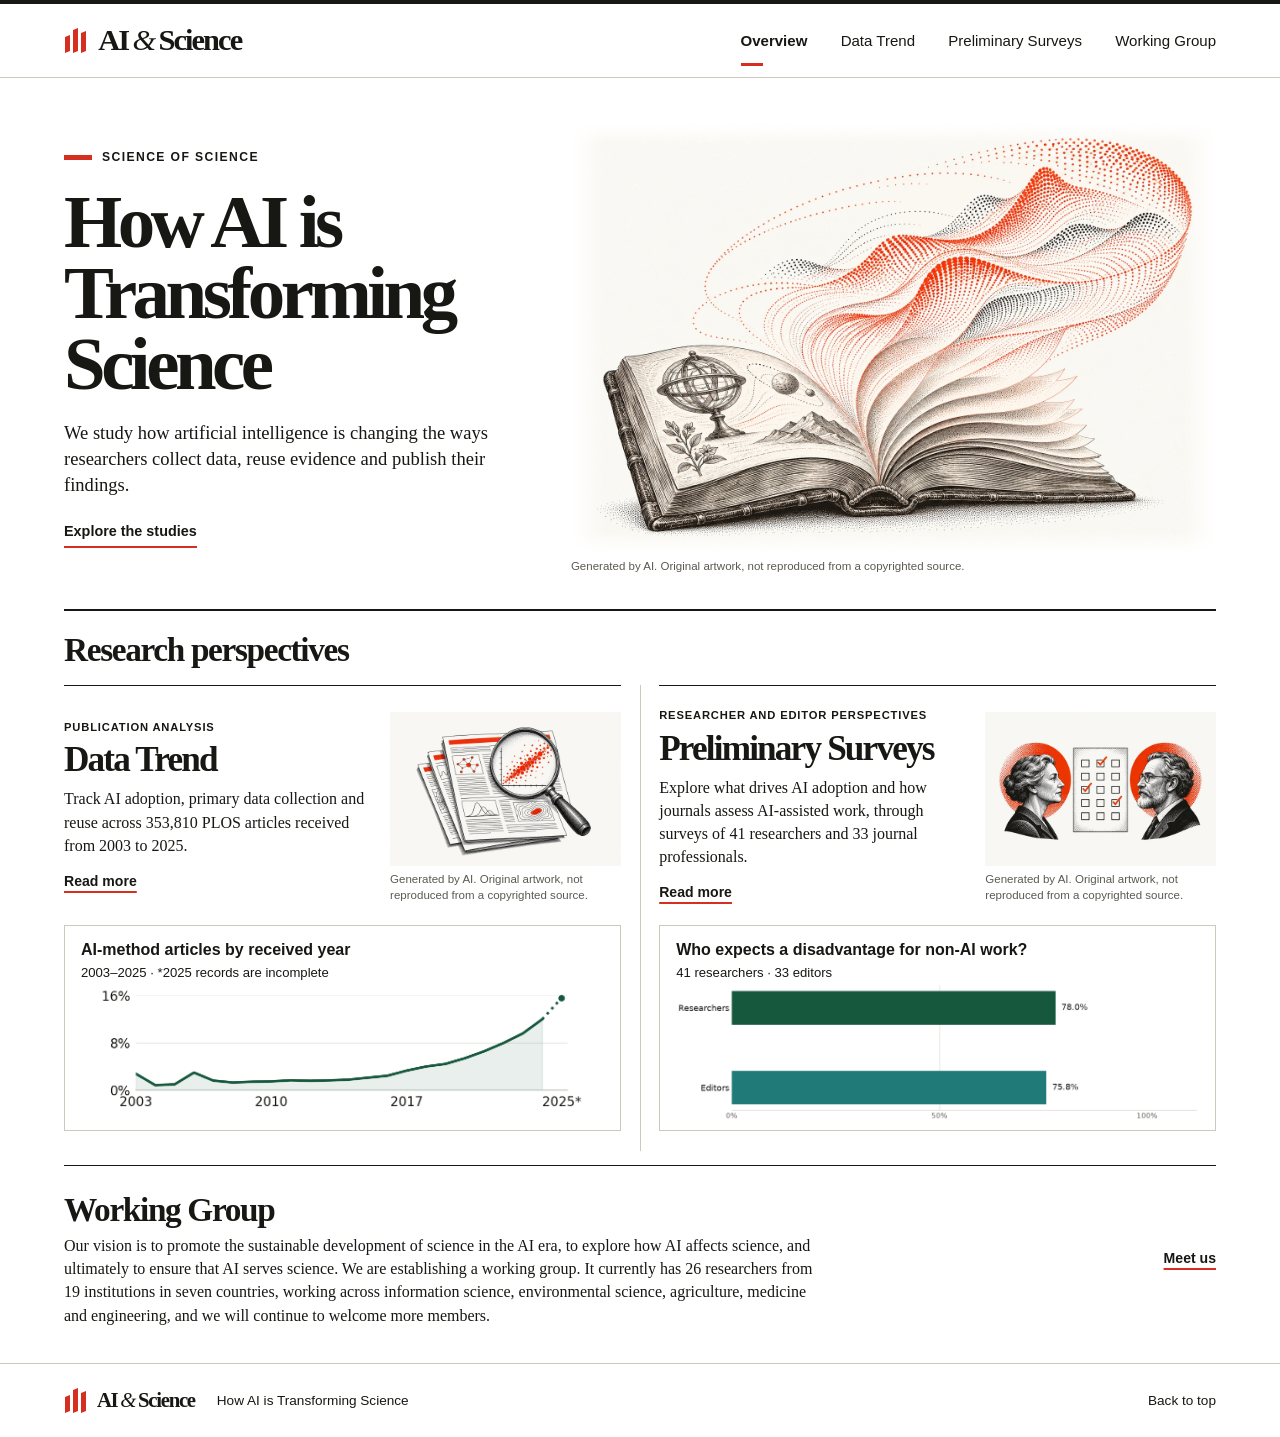
==== commit 7570311a: "Use headline case for the cover title and About us. Co-authored-by: Cursor <cursoragent@cursor.com>" ====
--- a/How_AI_Is_Transforming_Science/index.html
+++ b/How_AI_Is_Transforming_Science/index.html
@@ -1,2 +1,2 @@
-<!doctype html><html lang="en"><head><meta charset="utf-8"><meta name="viewport" content="width=device-width,initial-scale=1"><meta name="theme-color" content="#ffffff"><title>How AI Is Transforming Science</title><meta name="description" content="An international research project on AI adoption, research data and scientific publishing."><link rel="icon" href="art/icon.svg"><link rel="stylesheet" href="site.css"></head><body><a class="skip" href="#main">Skip to content</a><header class="mast"><div class="frame mast-inner"><a class="brand" href="index.html" aria-label="AI and Science home"><span class="brandmark" aria-hidden="true"><i></i><i></i><i></i></span>AI <em>&amp;</em> Science</a><nav aria-label="Main navigation"><a href="index.html" aria-current="page">Overview</a><a href="plos.html">Data Trend</a><a href="preliminary-surveys.html">Preliminary Surveys</a><a href="working-group.html">Working Group</a></nav></div></header><main id="main" class="frame"><section class="cover"><div class="cover-copy"><div class="eyebrow">Science of science</div><h1>How AI Is <br>Transforming<br>Science</h1><p>We study how artificial intelligence is changing the ways researchers collect data, reuse evidence and publish their findings.</p><a class="cover-cta" href="#studies">Explore the studies</a></div><div class="cover-art"><img fetchpriority="high" src="art/folio.webp" width="1536" height="1024" alt="Illustration of a scientific book unfolding into a wave of data points."><p class="art-note">Generated by AI. Original artwork, not reproduced from a copyrighted source.</p></div></section>
-<section class="editions" id="studies"><div class="section-title"><h2>Research perspectives</h2></div><div class="study-pair"><article class="study-module"><a class="feature" href="plos.html"><div class="feature-text"><span class="section-label">Publication analysis</span><h3>Data Trend</h3><p>Track AI adoption, primary data collection and reuse across 353,810 PLOS articles received from 2003 to 2025.</p><span class="read-link">Read more</span></div><figure class="feature-art"><img src="art/plos-cover.webp" width="1200" height="800" alt="An illustrated magnifying glass examines patterns in a stack of research papers."><figcaption>Generated by AI. Original artwork, not reproduced from a copyrighted source.</figcaption></figure></a><a class="study-preview" href="plos.html#p1-fig-1"><figure><figcaption><strong>AI-method articles by received year</strong><span>2003–2025 · *2025 records are incomplete</span></figcaption><img loading="lazy" src="art/ai-share-preview.png" width="1116" height="297" alt="The annual share of PLOS articles using AI methods rises to 15.58% in incomplete 2025 records."></figure></a></article><article class="study-module"><a class="feature" href="preliminary-surveys.html"><div class="feature-text"><span class="section-label">Researcher and editor perspectives</span><h3>Preliminary Surveys</h3><p>Explore what drives AI adoption and how journals assess AI-assisted work, through surveys of 41 researchers and 33 journal professionals.</p><span class="read-link">Read more</span></div><figure class="feature-art"><img src="art/surveys-cover.webp" width="1200" height="800" alt="Two illustrated profiles face a survey response sheet."><figcaption>Generated by AI. Original artwork, not reproduced from a copyrighted source.</figcaption></figure></a><a class="study-preview" href="preliminary-surveys.html#p2-fig-2"><figure><figcaption><strong>Who expects a disadvantage for non-AI work?</strong><span>41 researchers · 33 editors</span></figcaption><img loading="lazy" src="art/survey-preview.png" width="1116" height="297" alt="78.0% of researchers and 75.8% of editors expect a disadvantage for non-AI work."></figure></a></article></div></section><section class="people-link"><div><h2>Working Group</h2><p>Our vision is to promote the sustainable development of science in the AI era, to explore how AI affects science, and ultimately to ensure that AI serves science. We are establishing a working group. It currently has 26 researchers from 19 institutions in seven countries, working across information science, environmental science, agriculture, medicine and engineering, and we will continue to welcome more members.</p></div><a class="read-link" href="working-group.html">Meet us</a></section></main><footer class="site-footer"><div class="frame"><a class="brand" href="index.html" aria-label="AI and Science home"><span class="brandmark" aria-hidden="true"><i></i><i></i><i></i></span>AI <em>&amp;</em> Science</a><span>How AI Is Transforming Science</span><a href="#main">Back to top</a></div></footer></body></html>+<!doctype html><html lang="en"><head><meta charset="utf-8"><meta name="viewport" content="width=device-width,initial-scale=1"><meta name="theme-color" content="#ffffff"><title>How AI is Transforming Science</title><meta name="description" content="An international research project on AI adoption, research data and scientific publishing."><link rel="icon" href="art/icon.svg"><link rel="stylesheet" href="site.css"></head><body><a class="skip" href="#main">Skip to content</a><header class="mast"><div class="frame mast-inner"><a class="brand" href="index.html" aria-label="AI and Science home"><span class="brandmark" aria-hidden="true"><i></i><i></i><i></i></span>AI <em>&amp;</em> Science</a><nav aria-label="Main navigation"><a href="index.html" aria-current="page">Overview</a><a href="plos.html">Data Trend</a><a href="preliminary-surveys.html">Preliminary Surveys</a><a href="working-group.html">Working Group</a></nav></div></header><main id="main" class="frame"><section class="cover"><div class="cover-copy"><div class="eyebrow">Science of science</div><h1>How AI is <br>Transforming<br>Science</h1><p>We study how artificial intelligence is changing the ways researchers collect data, reuse evidence and publish their findings.</p><a class="cover-cta" href="#studies">Explore the studies</a></div><div class="cover-art"><img fetchpriority="high" src="art/folio.webp" width="1536" height="1024" alt="Illustration of a scientific book unfolding into a wave of data points."><p class="art-note">Generated by AI. Original artwork, not reproduced from a copyrighted source.</p></div></section>
+<section class="editions" id="studies"><div class="section-title"><h2>Research perspectives</h2></div><div class="study-pair"><article class="study-module"><a class="feature" href="plos.html"><div class="feature-text"><span class="section-label">Publication analysis</span><h3>Data Trend</h3><p>Track AI adoption, primary data collection and reuse across 353,810 PLOS articles received from 2003 to 2025.</p><span class="read-link">Read more</span></div><figure class="feature-art"><img src="art/plos-cover.webp" width="1200" height="800" alt="An illustrated magnifying glass examines patterns in a stack of research papers."><figcaption>Generated by AI. Original artwork, not reproduced from a copyrighted source.</figcaption></figure></a><a class="study-preview" href="plos.html#p1-fig-1"><figure><figcaption><strong>AI-method articles by received year</strong><span>2003–2025 · *2025 records are incomplete</span></figcaption><img loading="lazy" src="art/ai-share-preview.png" width="1116" height="297" alt="The annual share of PLOS articles using AI methods rises to 15.58% in incomplete 2025 records."></figure></a></article><article class="study-module"><a class="feature" href="preliminary-surveys.html"><div class="feature-text"><span class="section-label">Researcher and editor perspectives</span><h3>Preliminary Surveys</h3><p>Explore what drives AI adoption and how journals assess AI-assisted work, through surveys of 41 researchers and 33 journal professionals.</p><span class="read-link">Read more</span></div><figure class="feature-art"><img src="art/surveys-cover.webp" width="1200" height="800" alt="Two illustrated profiles face a survey response sheet."><figcaption>Generated by AI. Original artwork, not reproduced from a copyrighted source.</figcaption></figure></a><a class="study-preview" href="preliminary-surveys.html#p2-fig-2"><figure><figcaption><strong>Who expects a disadvantage for non-AI work?</strong><span>41 researchers · 33 editors</span></figcaption><img loading="lazy" src="art/survey-preview.png" width="1116" height="297" alt="78.0% of researchers and 75.8% of editors expect a disadvantage for non-AI work."></figure></a></article></div></section><section class="people-link"><div><h2>Working Group</h2><p>Our vision is to promote the sustainable development of science in the AI era, to explore how AI affects science, and ultimately to ensure that AI serves science. We are establishing a working group. It currently has 26 researchers from 19 institutions in seven countries, working across information science, environmental science, agriculture, medicine and engineering, and we will continue to welcome more members.</p></div><a class="read-link" href="working-group.html">Meet us</a></section></main><footer class="site-footer"><div class="frame"><a class="brand" href="index.html" aria-label="AI and Science home"><span class="brandmark" aria-hidden="true"><i></i><i></i><i></i></span>AI <em>&amp;</em> Science</a><span>How AI is Transforming Science</span><a href="#main">Back to top</a></div></footer></body></html>
